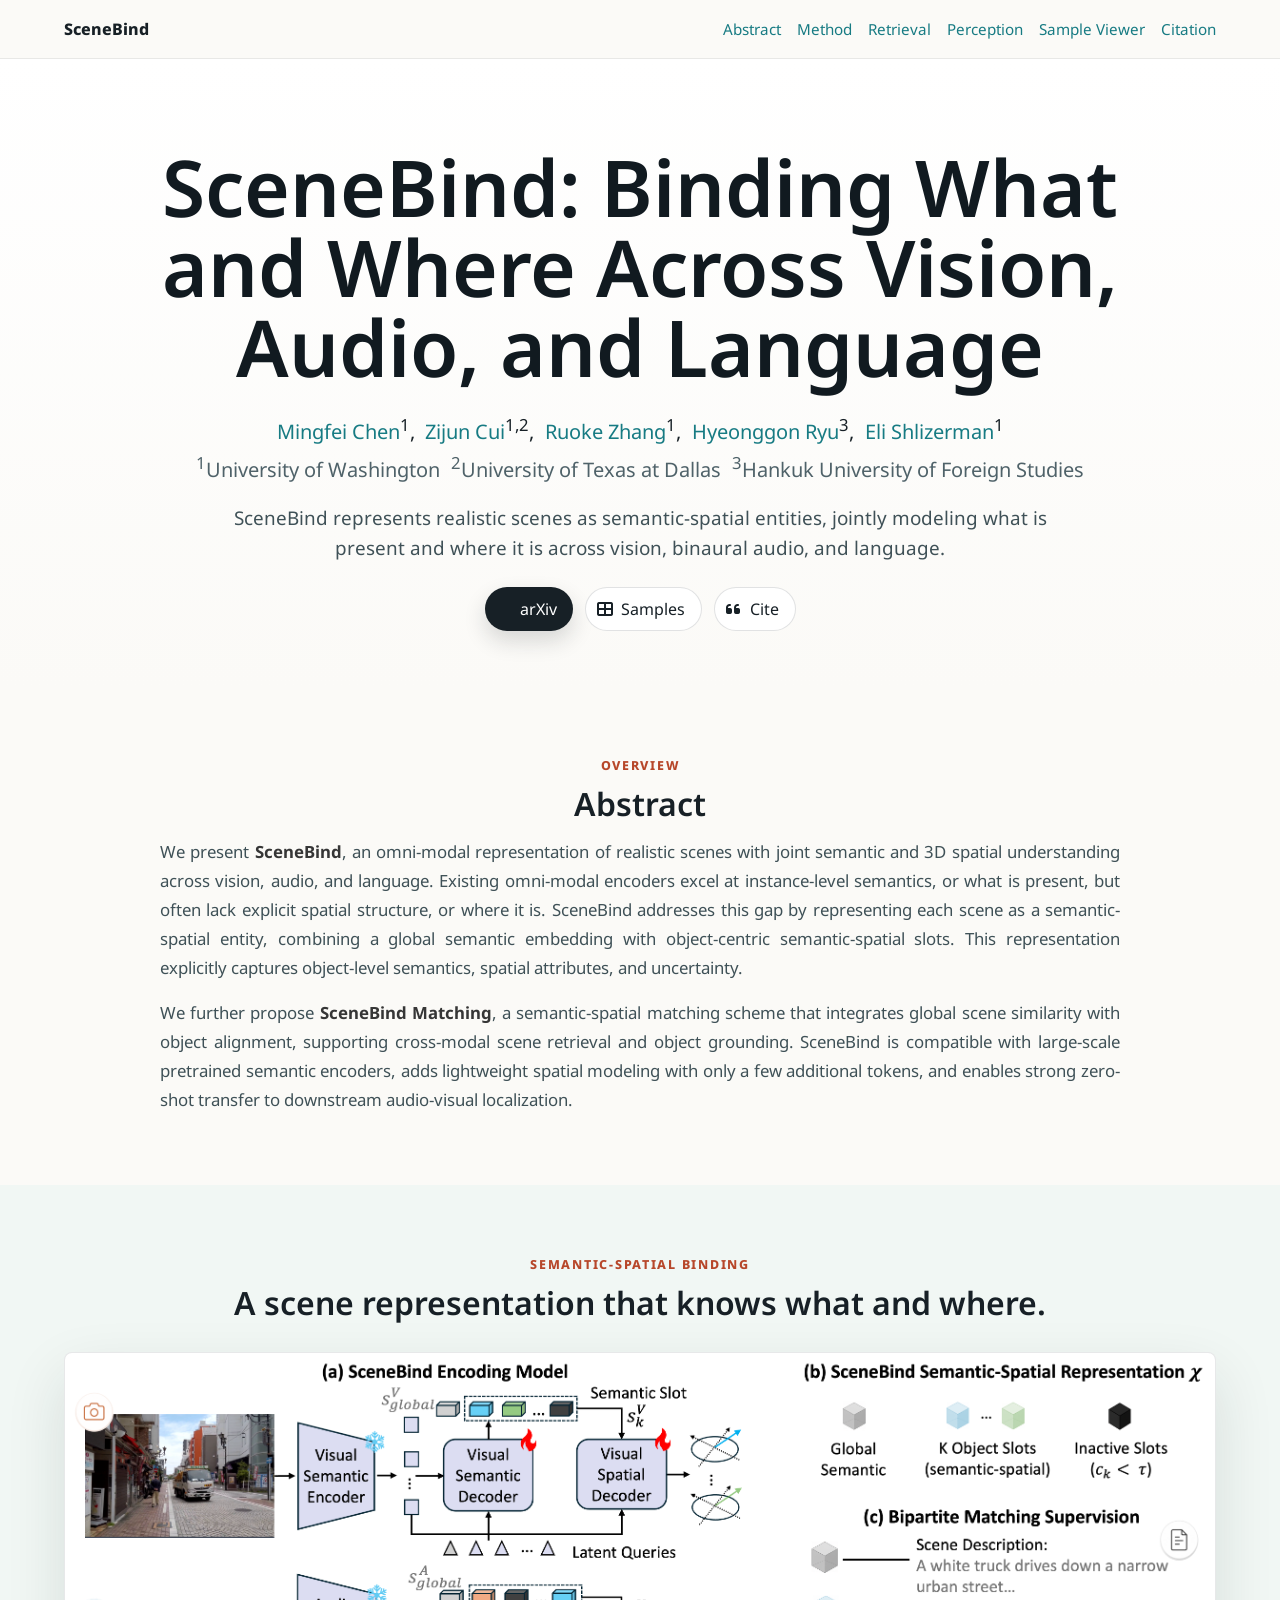
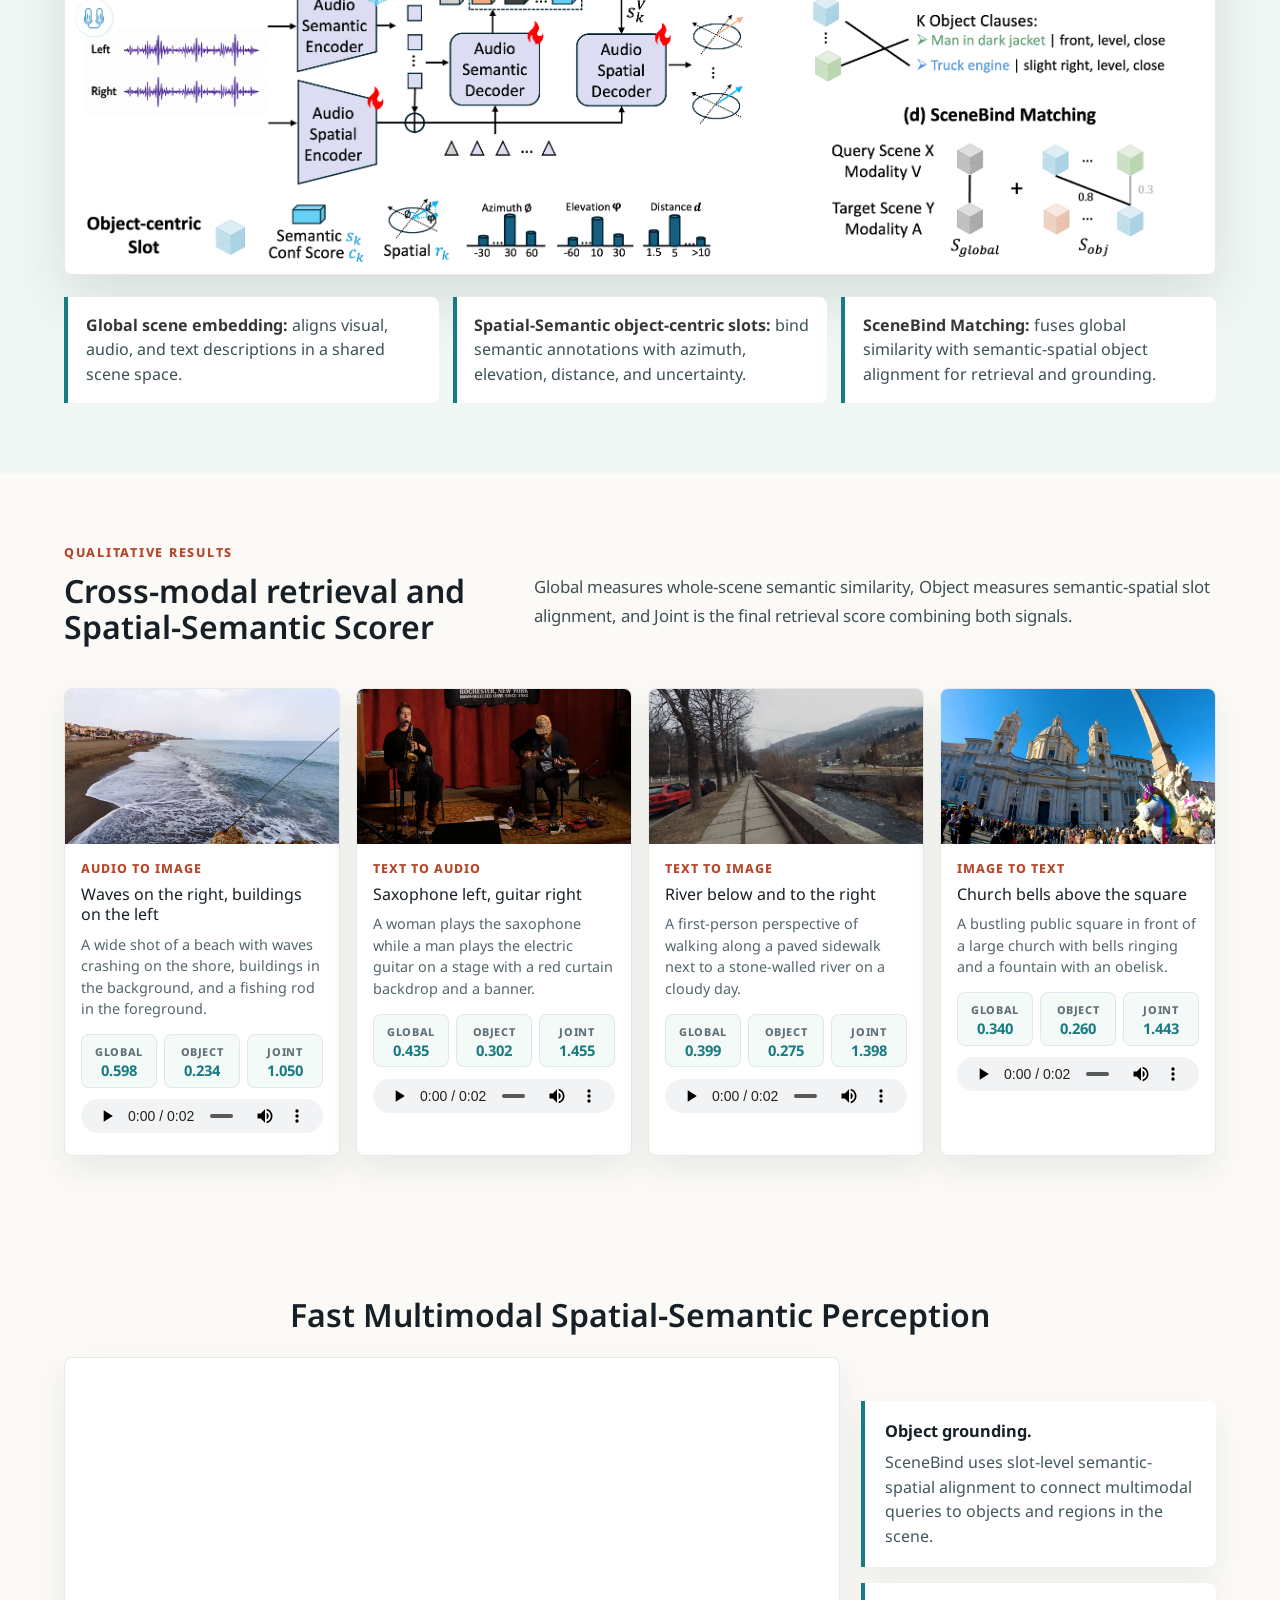
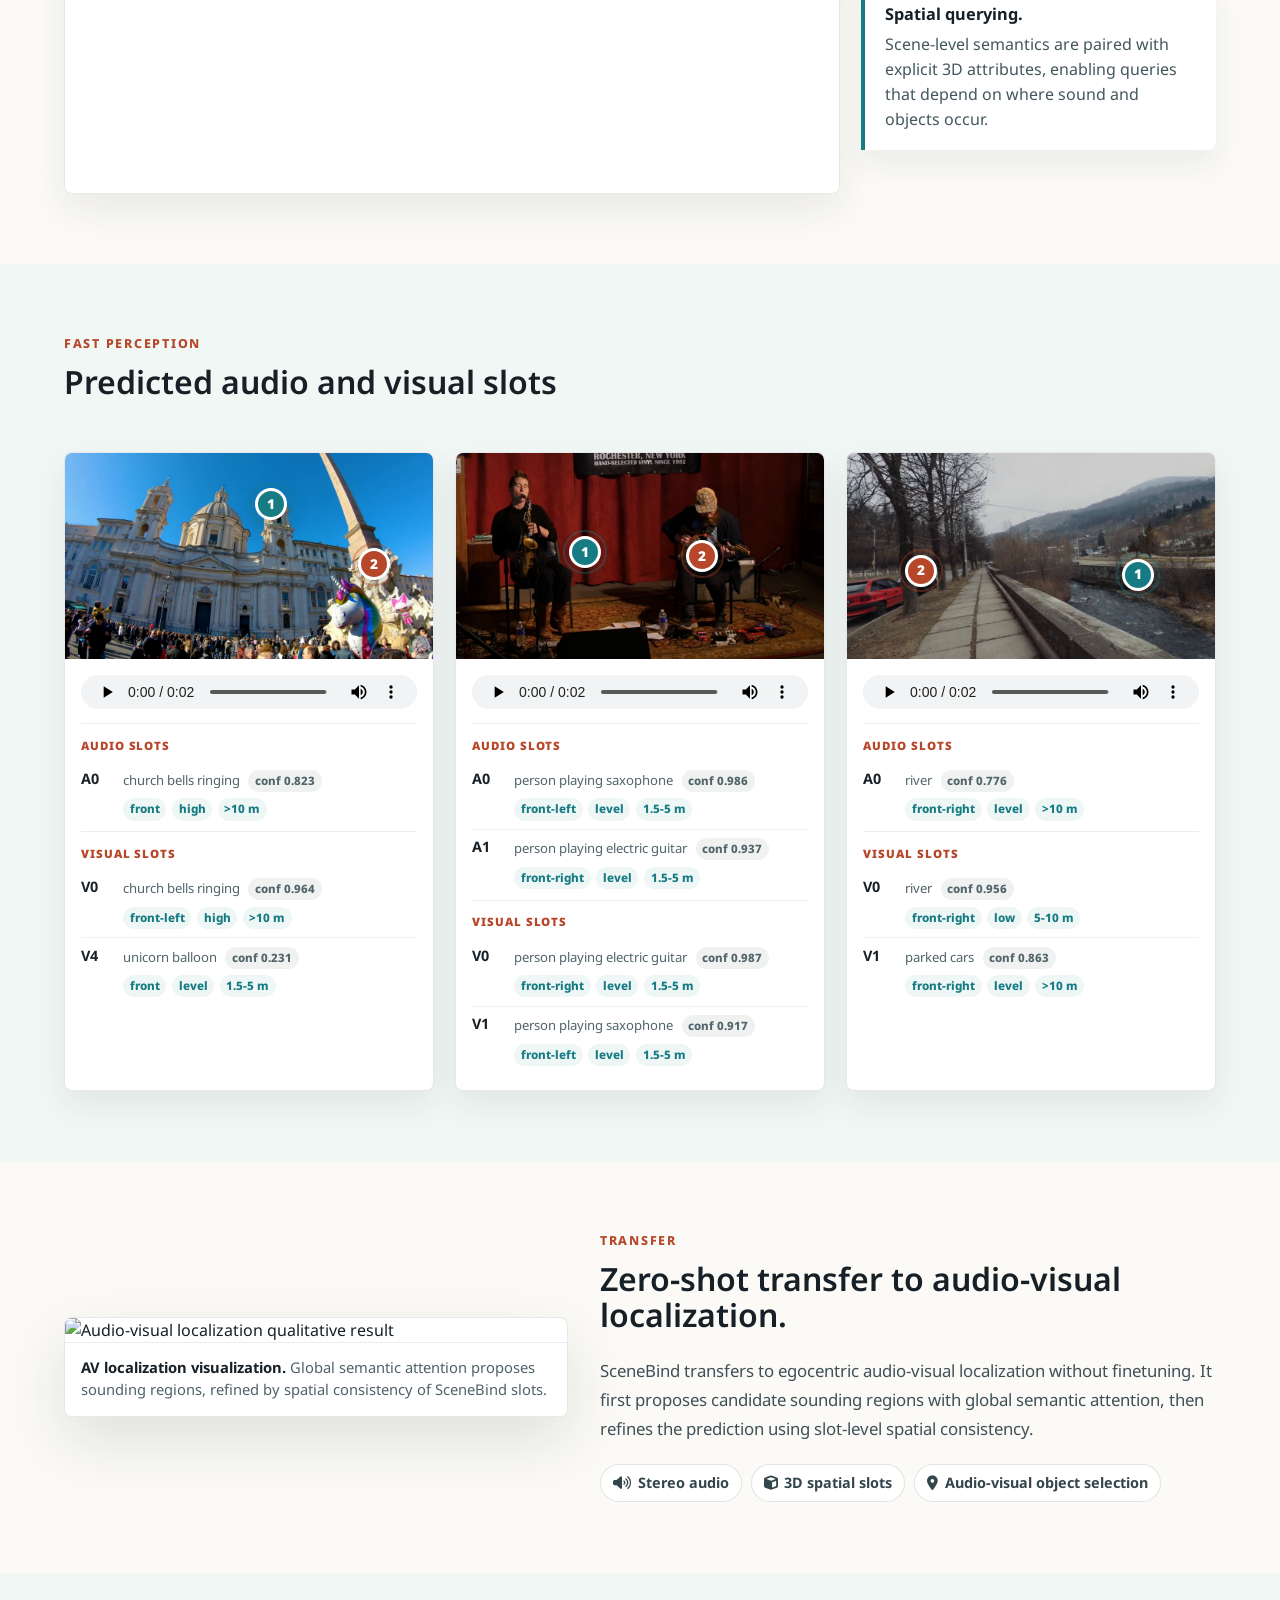
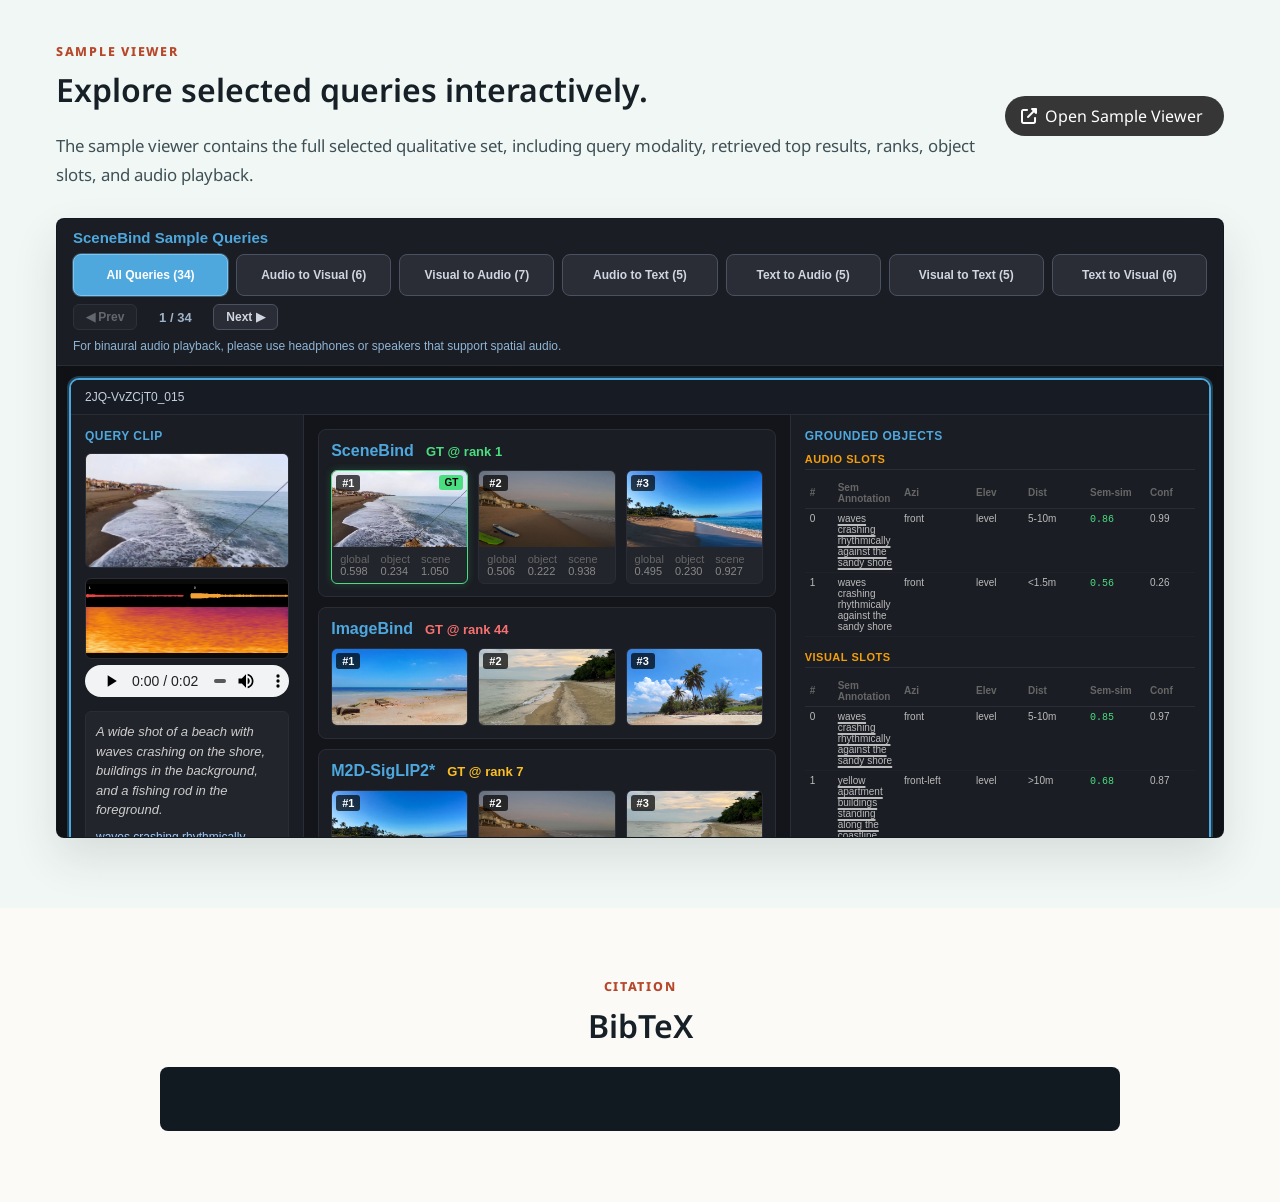
==== index.html @ 4c59ff9e "update webpage" ====
<!DOCTYPE html>
<html lang="en">

<head>
  <meta charset="utf-8">
  <meta name="description" content="SceneBind: Binding What and Where Across Vision, Audio, and Language">
  <meta name="keywords" content="SceneBind, multimodal learning, audio-visual language, spatial scene representation, scene retrieval">
  <meta name="viewport" content="width=device-width, initial-scale=1">
  <title>SceneBind: Binding What and Where Across Vision, Audio, and Language</title>

  <link href="https://fonts.googleapis.com/css?family=Google+Sans|Noto+Sans|Castoro" rel="stylesheet">
  <link rel="stylesheet" href="./static/css/bulma.min.css">
  <link rel="stylesheet" href="https://cdnjs.cloudflare.com/ajax/libs/font-awesome/6.4.0/css/all.min.css">
  <link rel="stylesheet" href="https://cdn.jsdelivr.net/gh/jpswalsh/academicons@1/css/academicons.min.css">
  <link rel="stylesheet" href="./static/css/index.css">
</head>

<body>
  <nav class="site-nav">
    <div class="container is-max-widescreen">
      <a class="brand-mark" href="#">SceneBind</a>
      <div class="nav-links">
        <a href="#abstract">Abstract</a>
        <a href="#method">Method</a>
        <a href="#qualitative">Retrieval</a>
        <a href="#demos-section">Perception</a>
        <a href="#samples-viewer">Sample Viewer</a>
        <a href="#citation">Citation</a>
      </div>
    </div>
  </nav>

  <section class="hero hero-main">
    <div class="hero-body">
      <div class="container is-max-widescreen has-text-centered">
        <h1 class="title publication-title">SceneBind: Binding What and Where Across Vision, Audio, and Language</h1>

        <div class="is-size-5 publication-authors">
          <span class="author-block"><a href="https://www.mingfeichen.com/">Mingfei Chen</a><sup>1</sup>,</span>
          <span class="author-block"><a href="https://zijuncui.com/">Zijun Cui</a><sup>1,2</sup>,</span>
          <span class="author-block"><a href="https://ruokezhang.github.io/en/">Ruoke Zhang</a><sup>1</sup>,</span>
          <span class="author-block"><a href="https://sites.google.com/view/hyeonggonryu">Hyeonggon Ryu</a><sup>3</sup>,</span>
          <span class="author-block"><a href="https://faculty.washington.edu/shlizee/NW/team.html">Eli Shlizerman</a><sup>1</sup></span>
        </div>

        <div class="is-size-5 publication-authors affiliations">
          <span class="author-block"><sup>1</sup>University of Washington</span>
          <span class="author-block"><sup>2</sup>University of Texas at Dallas</span>
          <span class="author-block"><sup>3</sup>Hankuk University of Foreign Studies</span>
        </div>

        <p class="publication-subtitle">
          SceneBind represents realistic scenes as semantic-spatial entities, jointly modeling what is present and where it is across vision, binaural audio, and language.
        </p>

        <div class="publication-links">
          <a href="#" class="button is-normal">
            <span class="icon"><i class="ai ai-arxiv"></i></span>
            <span>arXiv</span>
          </a>
          <a href="./static/suppl/index.html" class="button is-normal is-light-link">
            <span class="icon"><i class="fas fa-table-cells-large"></i></span>
            <span>Samples</span>
          </a>
          <a href="#citation" class="button is-normal is-light-link">
            <span class="icon"><i class="fas fa-quote-left"></i></span>
            <span>Cite</span>
          </a>
        </div>
      </div>
    </div>
  </section>

  <section class="section" id="abstract">
    <div class="container is-max-desktop">
      <div class="has-text-centered">
        <div class="section-kicker">Overview</div>
        <h2 class="title is-3 section-title">Abstract</h2>
      </div>
      <div class="content section-copy has-text-justified">
        <p>
          We present <strong>SceneBind</strong>, an omni-modal representation of realistic scenes with joint semantic and 3D spatial understanding across vision, audio, and language. Existing omni-modal encoders excel at instance-level semantics, or what is present, but often lack explicit spatial structure, or where it is.
          SceneBind addresses this gap by representing each scene as a semantic-spatial entity, combining a global semantic embedding with object-centric semantic-spatial slots. This representation explicitly captures object-level semantics, spatial attributes, and uncertainty.
        </p>
        <p>
          We further propose <strong>SceneBind Matching</strong>, a semantic-spatial matching scheme that integrates global scene similarity with object alignment, supporting cross-modal scene retrieval and object grounding. SceneBind is compatible with large-scale pretrained semantic encoders, adds lightweight spatial modeling with only a few additional tokens, and enables strong zero-shot transfer to downstream audio-visual localization.
        </p>
      </div>
    </div>
  </section>

  <section class="section is-soft" id="method">
    <div class="container is-max-widescreen">
      <div class="method-header has-text-centered">
        <div class="section-kicker">Semantic-Spatial Binding</div>
        <h2 class="title is-3 section-title">A scene representation that knows what and where.</h2>
      </div>
      <div class="method-stack">
        <figure class="media-frame method-figure">
          <img src="./static/figures/main_v2.png" alt="SceneBind model overview figure">
        </figure>
        <div class="feature-list method-feature-list">
          <div><strong>Global scene embedding:</strong> aligns visual, audio, and text descriptions in a shared scene space.</div>
          <div><strong>Spatial-Semantic object-centric slots:</strong> bind semantic annotations with azimuth, elevation, distance, and uncertainty.</div>
          <div><strong>SceneBind Matching:</strong> fuses global similarity with semantic-spatial object alignment for retrieval and grounding.</div>
        </div>
      </div>
    </div>
  </section>


  <section class="section" id="qualitative">
    <div class="container is-max-widescreen">
      <div class="columns is-vcentered mb-4">
        <div class="column is-two-fifths">
          <div class="section-kicker">Qualitative Results</div>
          <h2 class="title is-3 section-title">Cross-modal retrieval and Spatial-Semantic Scorer</h2>
        </div>
        <div class="column">
          <p class="section-copy">
            Global measures whole-scene semantic similarity, Object measures semantic-spatial slot alignment, and Joint is the final retrieval score combining both signals.
          </p>
        </div>
      </div>

      <div class="qual-grid">
        <article class="qual-card">
          <img src="./static/suppl/assets/images/2JQ-VvZCjT0_015.jpg" alt="Beach scene with waves and coastal buildings">
          <div class="qual-body">
            <div class="qual-direction">Audio to Image</div>
            <h3>Waves on the right, buildings on the left</h3>
            <p>A wide shot of a beach with waves crashing on the shore, buildings in the background, and a fishing rod in the foreground.</p>
            <div class="score-grid" aria-label="SceneBind retrieval scores">
              <div><span>Global</span><strong>0.598</strong></div>
              <div><span>Object</span><strong>0.234</strong></div>
              <div><span>Joint</span><strong>1.050</strong></div>
            </div>
            <audio controls preload="metadata" src="./static/suppl/assets/audio/2JQ-VvZCjT0_015.wav"></audio>
          </div>
        </article>

        <article class="qual-card">
          <img src="./static/suppl/assets/images/X9VYuAtz4rk_023.jpg" alt="Stage performance with saxophone and electric guitar">
          <div class="qual-body">
            <div class="qual-direction">Text to Audio</div>
            <h3>Saxophone left, guitar right</h3>
            <p>A woman plays the saxophone while a man plays the electric guitar on a stage with a red curtain backdrop and a banner.</p>
            <div class="score-grid" aria-label="SceneBind retrieval scores">
              <div><span>Global</span><strong>0.435</strong></div>
              <div><span>Object</span><strong>0.302</strong></div>
              <div><span>Joint</span><strong>1.455</strong></div>
            </div>
            <audio controls preload="metadata" src="./static/suppl/assets/audio/X9VYuAtz4rk_023.wav"></audio>
          </div>
        </article>

        <article class="qual-card">
          <img src="./static/suppl/assets/images/U31UWv9Cvk0_001.jpg" alt="First-person sidewalk beside a river">
          <div class="qual-body">
            <div class="qual-direction">Text to Image</div>
            <h3>River below and to the right</h3>
            <p>A first-person perspective of walking along a paved sidewalk next to a stone-walled river on a cloudy day.</p>
            <div class="score-grid" aria-label="SceneBind retrieval scores">
              <div><span>Global</span><strong>0.399</strong></div>
              <div><span>Object</span><strong>0.275</strong></div>
              <div><span>Joint</span><strong>1.398</strong></div>
            </div>
            <audio controls preload="metadata" src="./static/suppl/assets/audio/U31UWv9Cvk0_001.wav"></audio>
          </div>
        </article>

        <article class="qual-card">
          <img src="./static/suppl/assets/images/8VoZDct2OwI_006.jpg" alt="Public square in front of a church">
          <div class="qual-body">
            <div class="qual-direction">Image to Text</div>
            <h3>Church bells above the square</h3>
            <p>A bustling public square in front of a large church with bells ringing and a fountain with an obelisk.</p>
            <div class="score-grid" aria-label="SceneBind retrieval scores">
              <div><span>Global</span><strong>0.340</strong></div>
              <div><span>Object</span><strong>0.260</strong></div>
              <div><span>Joint</span><strong>1.443</strong></div>
            </div>
            <audio controls preload="metadata" src="./static/suppl/assets/audio/8VoZDct2OwI_006.wav"></audio>
          </div>
        </article>
      </div>
    </div>
  </section>

  <section class="section demos-section" id="demos-section">
    <div class="container is-max-widescreen">
      <div class="has-text-centered mb-5">
        <h2 class="title is-3 section-title">Fast Multimodal Spatial-Semantic Perception</h2>
      </div>
      <div class="demo-showcase">
        <figure class="demo-item demo-main">
          <div class="demo-media original-demo">
            <video src="./static/media/ground-crop.mp4" autoplay muted loop playsinline aria-label="SceneBind object grounding and spatial querying demonstration"></video>
          </div>
        </figure>
        <div class="demo-copy">
          <div class="demo-bullet">
            <strong>Object grounding.</strong>
            <span>SceneBind uses slot-level semantic-spatial alignment to connect multimodal queries to objects and regions in the scene.</span>
          </div>
          <div class="demo-bullet">
            <strong>Spatial querying.</strong>
            <span>Scene-level semantics are paired with explicit 3D attributes, enabling queries that depend on where sound and objects occur.</span>
          </div>
        </div>
      </div>
    </div>
  </section>

  

  <section class="section is-soft" id="fast-perception">
    <div class="container is-max-widescreen">
      <div class="columns is-vcentered mb-5 perception-heading">
        <div class="column is-half">
          <div class="section-kicker">Fast Perception</div>
          <h2 class="title is-3 section-title">Predicted audio and visual slots</h2>
        </div>
      </div>

      <div class="perception-grid">
        <article class="perception-card">
          <div class="grounding-visual">
            <img src="./static/suppl/assets/images/8VoZDct2OwI_006.jpg" alt="Public square and church grounding example">
            <span class="pin" style="--x: 56%; --y: 25%;">1</span>
            <span class="pin pin-alt" style="--x: 84%; --y: 54%;">2</span>
          </div>
          <div class="perception-body">
            <audio class="perception-audio" controls preload="metadata" src="./static/suppl/assets/audio/8VoZDct2OwI_006.wav"></audio>
            <div class="slot-group">
              <div class="slot-group-title">Audio slots</div>
              <div class="slot-row">
                <strong>A0</strong>
                <span class="slot-label">church bells ringing <span class="slot-conf">conf 0.823</span></span>
                <div class="slot-tag-row"><em class="slot-pred">front</em><em class="slot-pred">high</em><em class="slot-pred">&gt;10 m</em></div>
              </div>
            </div>
            <div class="slot-group">
              <div class="slot-group-title">Visual slots</div>
              <div class="slot-row">
                <strong>V0</strong>
                <span class="slot-label">church bells ringing <span class="slot-conf">conf 0.964</span></span>
                <div class="slot-tag-row"><em class="slot-pred">front-left</em><em class="slot-pred">high</em><em class="slot-pred">&gt;10 m</em></div>
              </div>
              <div class="slot-row">
                <strong>V4</strong>
                <span class="slot-label">unicorn balloon <span class="slot-conf">conf 0.231</span></span>
                <div class="slot-tag-row"><em class="slot-pred">front</em><em class="slot-pred">level</em><em class="slot-pred">1.5-5 m</em></div>
              </div>
            </div>
          </div>
        </article>

        <article class="perception-card">
          <div class="grounding-visual">
            <img src="./static/suppl/assets/images/X9VYuAtz4rk_023.jpg" alt="Stage instruments grounding example">
            <span class="pin" style="--x: 35%; --y: 48%;">1</span>
            <span class="pin pin-alt" style="--x: 67%; --y: 50%;">2</span>
          </div>
          <div class="perception-body">
            <audio class="perception-audio" controls preload="metadata" src="./static/suppl/assets/audio/X9VYuAtz4rk_023.wav"></audio>
            <div class="slot-group">
              <div class="slot-group-title">Audio slots</div>
              <div class="slot-row">
                <strong>A0</strong>
                <span class="slot-label">person playing saxophone <span class="slot-conf">conf 0.986</span></span>
                <div class="slot-tag-row"><em class="slot-pred">front-left</em><em class="slot-pred">level</em><em class="slot-pred">1.5-5 m</em></div>
              </div>
              <div class="slot-row">
                <strong>A1</strong>
                <span class="slot-label">person playing electric guitar <span class="slot-conf">conf 0.937</span></span>
                <div class="slot-tag-row"><em class="slot-pred">front-right</em><em class="slot-pred">level</em><em class="slot-pred">1.5-5 m</em></div>
              </div>
            </div>
            <div class="slot-group">
              <div class="slot-group-title">Visual slots</div>
              <div class="slot-row">
                <strong>V0</strong>
                <span class="slot-label">person playing electric guitar <span class="slot-conf">conf 0.987</span></span>
                <div class="slot-tag-row"><em class="slot-pred">front-right</em><em class="slot-pred">level</em><em class="slot-pred">1.5-5 m</em></div>
              </div>
              <div class="slot-row">
                <strong>V1</strong>
                <span class="slot-label">person playing saxophone <span class="slot-conf">conf 0.917</span></span>
                <div class="slot-tag-row"><em class="slot-pred">front-left</em><em class="slot-pred">level</em><em class="slot-pred">1.5-5 m</em></div>
              </div>
            </div>
          </div>
        </article>

        <article class="perception-card">
          <div class="grounding-visual">
            <img src="./static/suppl/assets/images/U31UWv9Cvk0_001.jpg" alt="River beside sidewalk grounding example">
            <span class="pin" style="--x: 79%; --y: 59%;">1</span>
            <span class="pin pin-alt" style="--x: 20%; --y: 57%;">2</span>
          </div>
          <div class="perception-body">
            <audio class="perception-audio" controls preload="metadata" src="./static/suppl/assets/audio/U31UWv9Cvk0_001.wav"></audio>
            <div class="slot-group">
              <div class="slot-group-title">Audio slots</div>
              <div class="slot-row">
                <strong>A0</strong>
                <span class="slot-label">river <span class="slot-conf">conf 0.776</span></span>
                <div class="slot-tag-row"><em class="slot-pred">front-right</em><em class="slot-pred">level</em><em class="slot-pred">&gt;10 m</em></div>
              </div>
            </div>
            <div class="slot-group">
              <div class="slot-group-title">Visual slots</div>
              <div class="slot-row">
                <strong>V0</strong>
                <span class="slot-label">river <span class="slot-conf">conf 0.956</span></span>
                <div class="slot-tag-row"><em class="slot-pred">front-right</em><em class="slot-pred">low</em><em class="slot-pred">5-10 m</em></div>
              </div>
              <div class="slot-row">
                <strong>V1</strong>
                <span class="slot-label">parked cars <span class="slot-conf">conf 0.863</span></span>
                <div class="slot-tag-row"><em class="slot-pred">front-right</em><em class="slot-pred">level</em><em class="slot-pred">&gt;10 m</em></div>
              </div>
            </div>
          </div>
        </article>
      </div>
    </div>
  </section>

  <section class="section">
    <div class="container is-max-widescreen">
      <div class="story-grid">
        <figure class="media-frame">
          <img src="./static/figures/small_avloc_vis.png" alt="Audio-visual localization qualitative result">
          <figcaption class="figure-caption">
            <strong>AV localization visualization.</strong> Global semantic attention proposes sounding regions, refined by spatial consistency of SceneBind slots.
          </figcaption>
        </figure>
        <div>
          <div class="section-kicker">Transfer</div>
          <h2 class="title is-3 section-title">Zero-shot transfer to audio-visual localization.</h2>
          <p class="section-copy">
            SceneBind transfers to egocentric audio-visual localization without finetuning. It first proposes candidate sounding regions with global semantic attention, then refines the prediction using slot-level spatial consistency.
          </p>
          <div class="pill-row">
            <span class="pill"><i class="fas fa-volume-high"></i> Stereo audio</span>
            <span class="pill"><i class="fas fa-cube"></i> 3D spatial slots</span>
            <span class="pill"><i class="fas fa-location-dot"></i> Audio-visual object selection</span>
          </div>
        </div>
      </div>
    </div>
  </section>

  <section class="section is-soft" id="samples-viewer">
    <div class="container is-fluid wide-container">
      <div class="columns is-vcentered mb-4">
        <div class="column">
          <div class="section-kicker">Sample Viewer</div>
          <h2 class="title is-3 section-title">Explore selected queries interactively.</h2>
          <p class="section-copy">
            The sample viewer contains the full selected qualitative set, including query modality, retrieved top results, ranks, object slots, and audio playback.
          </p>
        </div>
        <div class="column is-narrow">
          <a href="./static/suppl/index.html" class="button is-dark is-rounded">
            <span class="icon"><i class="fas fa-up-right-from-square"></i></span>
            <span>Open Sample Viewer</span>
          </a>
        </div>
      </div>
      <div class="samples-frame">
        <iframe src="./static/suppl/index.html" loading="lazy" title="SceneBind sample viewer"></iframe>
      </div>
    </div>
  </section>

  <section class="section" id="citation">
    <div class="container is-max-desktop">
      <div class="has-text-centered mb-5">
        <div class="section-kicker">Citation</div>
        <h2 class="title is-3 section-title">BibTeX</h2>
      </div>
      <pre class="bibtex"><code></code></pre>
    </div>
  </section>
</body>

</html>
---- static/css/index.css ----
body {
  font-family: "Noto Sans", Arial, sans-serif;
  color: #172026;
  background: #fbfaf7;
  overflow-x: hidden;
}

a {
  color: #177b83;
}

a:hover {
  color: #b7472a;
}

figure {
  margin: 0;
}

.publication-title,
.publication-authors,
.section-kicker,
.button {
  font-family: "Google Sans", "Noto Sans", Arial, sans-serif;
}

.site-nav {
  position: sticky;
  top: 0;
  z-index: 20;
  border-bottom: 1px solid rgba(23, 32, 38, 0.08);
  background: rgba(251, 250, 247, 0.92);
  backdrop-filter: blur(18px);
}

.site-nav .container {
  display: flex;
  align-items: center;
  justify-content: space-between;
  min-height: 58px;
  gap: 1rem;
}

.brand-mark {
  font-weight: 800;
  color: #172026;
  letter-spacing: 0;
}

.nav-links {
  display: flex;
  align-items: center;
  gap: 1rem;
  font-size: 0.95rem;
}

.hero-main {
  overflow: hidden;
  background: linear-gradient(180deg, #ffffff 0%, #fbfaf7 100%);
}

.hero-main .hero-body {
  padding-top: 5.5rem;
  padding-bottom: 3.5rem;
}

.publication-title {
  max-width: 1080px;
  margin: 0 auto 1.35rem;
  color: #111a20;
  font-size: clamp(2.4rem, 7vw, 4.9rem);
  line-height: 1.02;
  letter-spacing: 0;
  overflow-wrap: normal;
}

.publication-subtitle {
  max-width: 860px;
  margin: 1.1rem auto 0;
  color: #3f5157;
  font-size: 1.18rem;
  line-height: 1.58;
}

.publication-authors {
  margin: 0 auto;
  max-width: 950px;
  line-height: 1.7;
}

.author-block {
  display: inline-block;
  margin: 0 0.18rem;
  white-space: nowrap;
}

.affiliations {
  color: #4f6269;
}

.publication-links {
  display: flex;
  flex-wrap: wrap;
  justify-content: center;
  gap: 0.75rem;
  margin-top: 1.5rem;
}

.publication-links .button {
  height: 2.7rem;
  border-radius: 999px;
  border: 0;
  background: #172026;
  color: #fff;
  box-shadow: 0 10px 22px rgba(23, 32, 38, 0.16);
}

.publication-links .button.is-light-link {
  background: #ffffff;
  color: #172026;
  border: 1px solid rgba(23, 32, 38, 0.13);
  box-shadow: none;
}

.media-frame {
  overflow: hidden;
  max-width: 100%;
  border: 1px solid rgba(23, 32, 38, 0.1);
  border-radius: 8px;
  background: #ffffff;
  box-shadow: 0 24px 60px rgba(24, 38, 44, 0.12);
}

.media-frame img,
.media-frame video {
  display: block;
  width: 100%;
}

.caption {
  margin-top: 0.72rem;
  color: #54666b;
  font-size: 0.96rem;
  line-height: 1.55;
}

.figure-caption {
  padding: 0.85rem 1rem 1rem;
  border-top: 1px solid rgba(23, 32, 38, 0.08);
  color: #4f6269;
  font-size: 0.92rem;
  line-height: 1.5;
  background: #fff;
}

.figure-caption strong {
  color: #172026;
}

.section {
  padding: 4.4rem 1.5rem;
}

.section.is-soft {
  background: #f1f7f4;
}

.section-kicker {
  margin-bottom: 0.65rem;
  color: #b7472a;
  font-size: 0.78rem;
  font-weight: 800;
  letter-spacing: 0.14em;
  text-transform: uppercase;
}

.section-title {
  margin-bottom: 1rem;
  color: #172026;
  line-height: 1.12;
  letter-spacing: 0;
}

.section-copy {
  color: #3f5157;
  font-size: 1.05rem;
  line-height: 1.72;
}

.pill-row {
  display: flex;
  flex-wrap: wrap;
  gap: 0.55rem;
  margin-top: 1.3rem;
}

.pill {
  display: inline-flex;
  align-items: center;
  gap: 0.42rem;
  padding: 0.45rem 0.75rem;
  border: 1px solid rgba(23, 32, 38, 0.12);
  border-radius: 999px;
  background: #fff;
  color: #33464c;
  font-size: 0.9rem;
  font-weight: 700;
}

.story-grid {
  display: grid;
  grid-template-columns: minmax(0, 0.9fr) minmax(0, 1.1fr);
  gap: 2rem;
  align-items: center;
}

.method-header {
  max-width: 860px;
  margin: 0 auto 2rem;
}

.method-stack {
  display: grid;
  gap: 1.35rem;
}

.method-figure {
  width: min(100%, 1180px);
  justify-self: center;
}

.method-figure img {
  width: 100%;
}

.feature-list {
  display: grid;
  gap: 0.85rem;
  margin-top: 1.55rem;
}

.method-feature-list {
  grid-template-columns: repeat(3, minmax(0, 1fr));
  width: min(100%, 1180px);
  justify-self: center;
  margin-top: 0;
}

.feature-list div {
  padding: 1rem 1.1rem;
  border-left: 4px solid #177b83;
  border-radius: 0 8px 8px 0;
  background: #fff;
  color: #3c5056;
  line-height: 1.55;
}

.wide-container {
  width: min(calc(100% - 2rem), 1700px);
  max-width: 1700px !important;
}

.demo-showcase {
  display: grid;
  grid-template-columns: minmax(0, 1.75fr) minmax(20rem, 0.8fr);
  gap: 1.35rem;
  align-items: stretch;
}

.demos-section {
  background: #fbfaf7;
}

.demos-section .section-title {
  color: #172026;
}

.demo-item {
  overflow: hidden;
  border-radius: 8px;
  background: #ffffff;
  border: 1px solid rgba(23, 32, 38, 0.1);
  box-shadow: 0 16px 36px rgba(24, 38, 44, 0.08);
}

.demo-main {
  min-height: 100%;
}

.demo-copy {
  display: grid;
  gap: 1rem;
  align-content: center;
}

.demo-bullet {
  padding: 1.15rem 1.2rem;
  border-left: 4px solid #177b83;
  border-radius: 0 8px 8px 0;
  background: #ffffff;
  box-shadow: 0 14px 30px rgba(24, 38, 44, 0.07);
  color: #43575d;
  line-height: 1.55;
}

.demo-bullet strong {
  display: block;
  margin-bottom: 0.32rem;
  color: #172026;
  font-size: 1.02rem;
}

.demo-bullet span {
  display: block;
}

.demo-media {
  position: relative;
  overflow: hidden;
  background: #ffffff;
}

.demo-item img,
.demo-item video {
  display: block;
  width: 100%;
  height: clamp(360px, 34vw, 540px);
  padding: 0.75rem;
  object-fit: contain;
  background: #ffffff;
}

.original-demo,
.original-demo img,
.original-demo video {
  background: #ffffff;
}

.demo-item figcaption {
  padding: 1rem;
  color: #43575d;
  line-height: 1.55;
}

.qual-grid {
  display: grid;
  grid-template-columns: repeat(4, minmax(0, 1fr));
  gap: 1rem;
}

.qual-card {
  overflow: hidden;
  border: 1px solid rgba(23, 32, 38, 0.1);
  border-radius: 8px;
  background: #ffffff;
  box-shadow: 0 14px 32px rgba(24, 38, 44, 0.08);
}

.qual-card img {
  display: block;
  width: 100%;
  aspect-ratio: 16 / 9;
  object-fit: cover;
}

.qual-body {
  padding: 1rem;
}

.qual-direction {
  color: #b7472a;
  font-size: 0.78rem;
  font-weight: 800;
  letter-spacing: 0.08em;
  text-transform: uppercase;
}

.qual-card h3 {
  margin: 0.35rem 0 0.55rem;
  color: #172026;
  font-size: 1rem;
  line-height: 1.28;
}

.qual-card p {
  color: #53666b;
  font-size: 0.9rem;
  line-height: 1.5;
}

.score-grid {
  display: grid;
  grid-template-columns: repeat(3, minmax(0, 1fr));
  gap: 0.42rem;
  margin-top: 0.9rem;
}

.score-grid div {
  padding: 0.55rem 0.45rem;
  border: 1px solid rgba(23, 32, 38, 0.08);
  border-radius: 8px;
  background: #f4faf8;
  text-align: center;
}

.score-grid span {
  display: block;
  color: #607178;
  font-size: 0.68rem;
  font-weight: 800;
  letter-spacing: 0.06em;
  text-transform: uppercase;
}

.score-grid strong {
  display: block;
  margin-top: 0.16rem;
  color: #177b83;
  font-size: 0.92rem;
  line-height: 1;
}

.qual-card audio {
  width: 100%;
  height: 34px;
  margin-top: 0.72rem;
}

.perception-grid {
  display: grid;
  grid-template-columns: repeat(3, minmax(0, 1fr));
  gap: 1.35rem;
}

.perception-card {
  overflow: hidden;
  border: 1px solid rgba(23, 32, 38, 0.1);
  border-radius: 8px;
  background: #fff;
  box-shadow: 0 14px 32px rgba(24, 38, 44, 0.08);
}

.grounding-visual {
  position: relative;
  background: #eef6f3;
}

.grounding-visual img {
  display: block;
  width: 100%;
  aspect-ratio: 16 / 9;
  object-fit: cover;
}

.grounding-visual::after {
  content: "";
  position: absolute;
  inset: 0;
  pointer-events: none;
  background: linear-gradient(180deg, rgba(0,0,0,0.05), rgba(0,0,0,0));
}

.pin {
  position: absolute;
  left: var(--x);
  top: var(--y);
  z-index: 1;
  display: grid;
  width: 2rem;
  height: 2rem;
  place-items: center;
  border: 3px solid #fff;
  border-radius: 999px;
  background: #177b83;
  color: #fff;
  font-size: 0.85rem;
  font-weight: 900;
  box-shadow: 0 10px 24px rgba(23, 32, 38, 0.24);
  transform: translate(-50%, -50%);
}

.pin::after {
  content: "";
  position: absolute;
  inset: -0.55rem;
  border: 2px solid rgba(23, 123, 131, 0.35);
  border-radius: inherit;
}

.pin-alt {
  background: #b7472a;
}

.pin-alt::after {
  border-color: rgba(183, 71, 42, 0.35);
}

.perception-body {
  padding: 1rem;
}

.perception-audio {
  display: block;
  width: 100%;
  height: 34px;
  margin-bottom: 0.85rem;
}

.perception-heading .section-title {
  white-space: nowrap;
}

.slot-group {
  padding-top: 0.78rem;
  border-top: 1px solid rgba(23, 32, 38, 0.08);
}

.slot-group + .slot-group {
  margin-top: 0.15rem;
}

.slot-group-title {
  margin-bottom: 0.48rem;
  color: #b7472a;
  font-size: 0.72rem;
  font-weight: 900;
  letter-spacing: 0.08em;
  text-transform: uppercase;
}

.slot-row {
  display: grid;
  grid-template-columns: 2.1rem minmax(0, 1fr);
  align-items: start;
  gap: 0.52rem;
  padding: 0.52rem 0;
}

.slot-row + .slot-row {
  border-top: 1px solid rgba(23, 32, 38, 0.06);
}

.slot-row strong {
  color: #172026;
  font-size: 0.9rem;
  line-height: 1.25;
}

.slot-label {
  color: #51656b;
  font-size: 0.82rem;
  line-height: 1.42;
}

.slot-label .slot-conf {
  font-size: 0.72rem;
}

.slot-tag-row {
  grid-column: 2;
  display: flex;
  flex-wrap: wrap;
  gap: 0.34rem;
  margin-top: -0.12rem;
}

.slot-conf,
.slot-pred {
  display: inline-block;
  padding: 0.26rem 0.42rem;
  border-radius: 999px;
  background: #eef7f6;
  font-size: 0.73rem;
  font-weight: 800;
  line-height: 1.2;
  white-space: nowrap;
}

.slot-conf {
  margin-left: 0.34rem;
  color: #51656b;
  background: #f0f2f1;
}

.slot-pred {
  color: #177b83;
  font-style: normal;
}

.samples-frame {
  overflow: hidden;
  height: 620px;
  border: 1px solid rgba(23, 32, 38, 0.12);
  border-radius: 8px;
  background: #111820;
  box-shadow: 0 20px 45px rgba(24, 38, 44, 0.12);
}

.samples-frame iframe {
  width: 100%;
  height: 100%;
  border: 0;
}

.bibtex {
  overflow-x: auto;
  min-height: 4rem;
  padding: 1.2rem 1.35rem;
  border-radius: 8px;
  background: #111a20;
  color: #e4efed;
  font-size: 0.9rem;
  line-height: 1.55;
}

.footer {
  padding: 2.5rem 1.5rem;
  color: #617278;
  background: #f5f1eb;
}

@media screen and (max-width: 980px) {
  .story-grid,
  .demo-showcase,
  .perception-grid {
    grid-template-columns: 1fr;
  }

  .perception-heading .section-title {
    white-space: normal;
  }

  .method-feature-list {
    grid-template-columns: 1fr;
  }

  .qual-grid {
    grid-template-columns: repeat(2, minmax(0, 1fr));
  }
}

@media screen and (max-width: 720px) {
  html {
    overflow-x: hidden;
  }

  .site-nav .container {
    align-items: flex-start;
    flex-direction: column;
    padding: 0.85rem 1rem;
  }

  .nav-links {
    width: 100%;
    flex-wrap: wrap;
    gap: 0.7rem 0.9rem;
    overflow-x: visible;
    padding-bottom: 0.15rem;
    font-size: 0.92rem;
  }

  .hero-main .hero-body {
    padding-top: 3.6rem;
  }

  .hero-main .container {
    width: 100%;
    max-width: 100%;
    padding-right: 1rem;
    padding-left: 1rem;
  }

  .publication-title {
    max-width: 18.75rem;
    font-size: 1.34rem;
    line-height: 1.14;
    overflow-wrap: anywhere;
  }

  .publication-subtitle {
    max-width: 18.75rem;
    font-size: 0.94rem;
    overflow-wrap: anywhere;
  }

  .publication-authors {
    max-width: 18.75rem;
    font-size: 1rem !important;
  }

  .author-block {
    white-space: normal;
  }

  .affiliations {
    font-size: 0.95rem !important;
  }

  .affiliations .author-block {
    display: block;
    margin: 0.25rem 0;
  }

  .publication-links {
    max-width: 18.75rem;
    margin-right: auto;
    margin-left: auto;
  }

  .caption {
    max-width: 18.75rem;
    margin-right: auto;
    margin-left: auto;
    overflow-wrap: anywhere;
  }

  .section {
    padding: 3rem 1rem;
  }

  .content.has-text-justified {
    text-align: left !important;
  }

  .qual-grid {
    grid-template-columns: 1fr;
  }

  .samples-frame {
    height: 520px;
  }
}
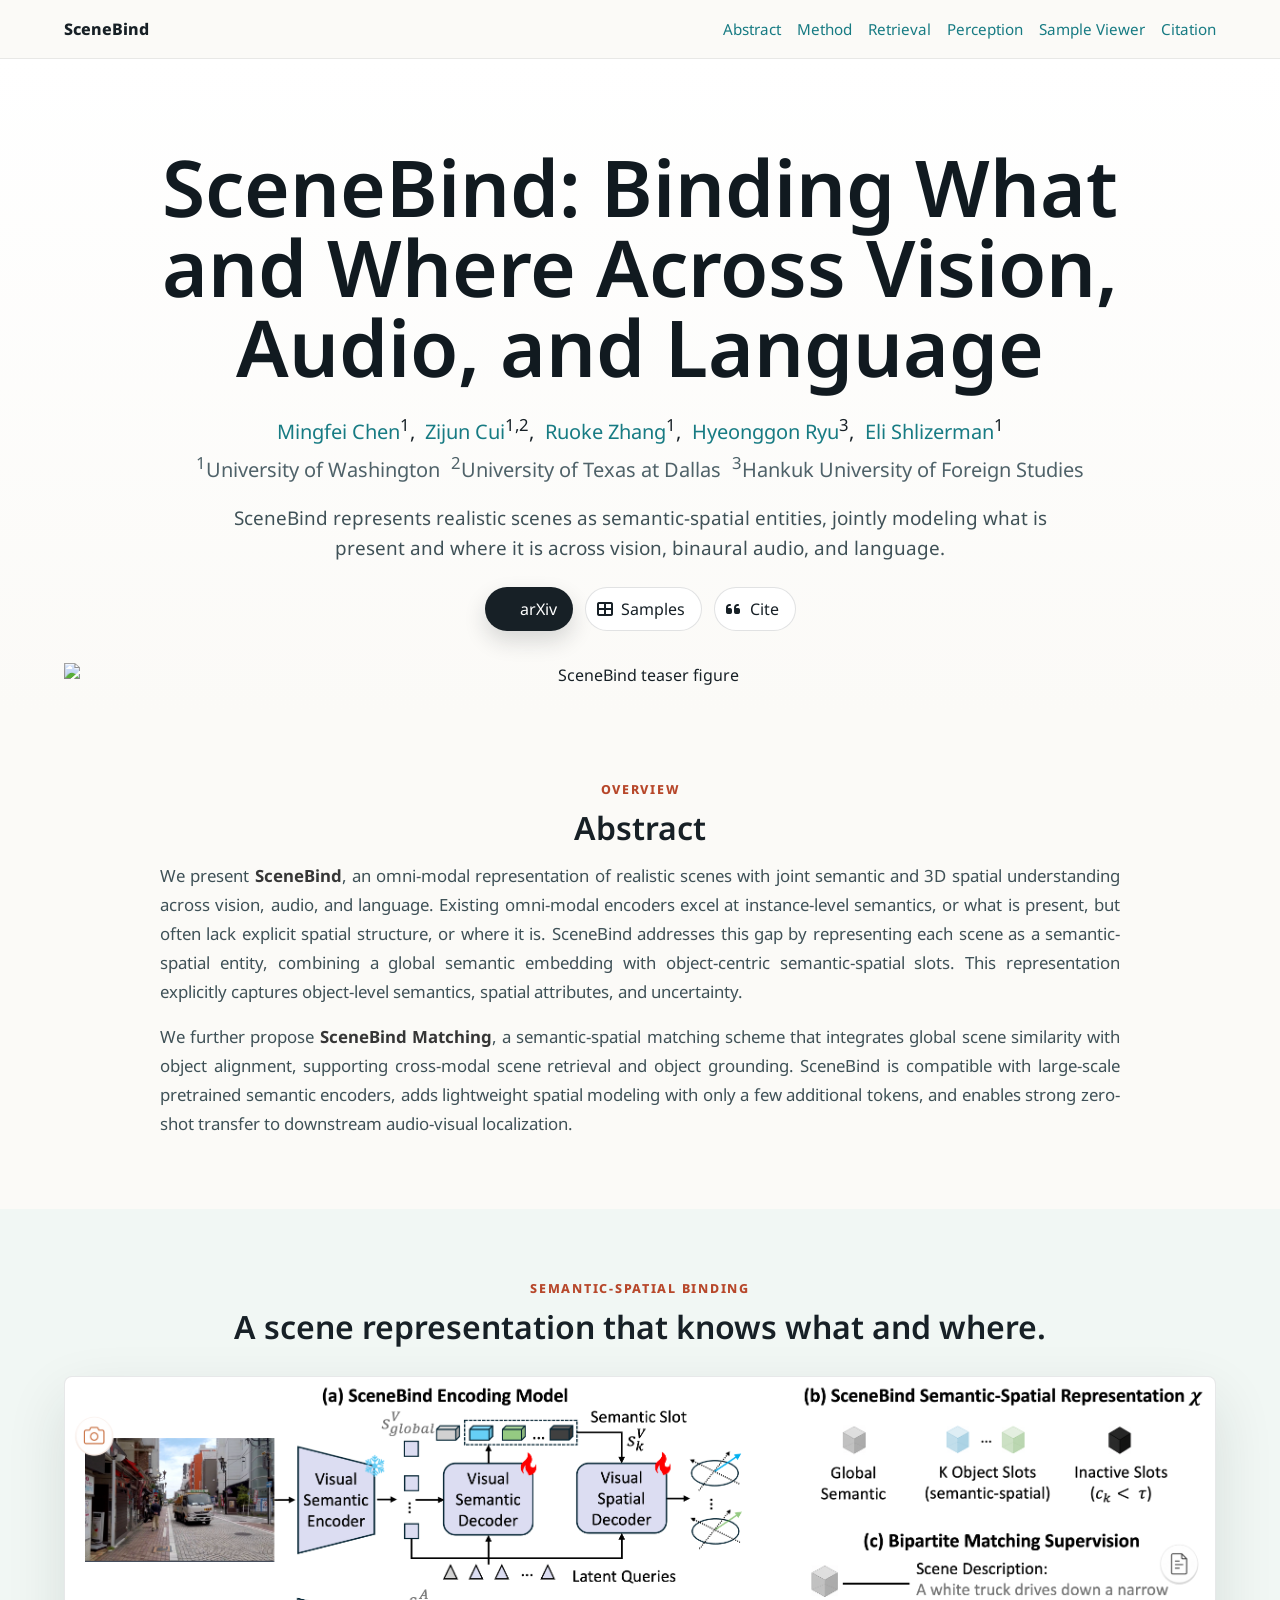
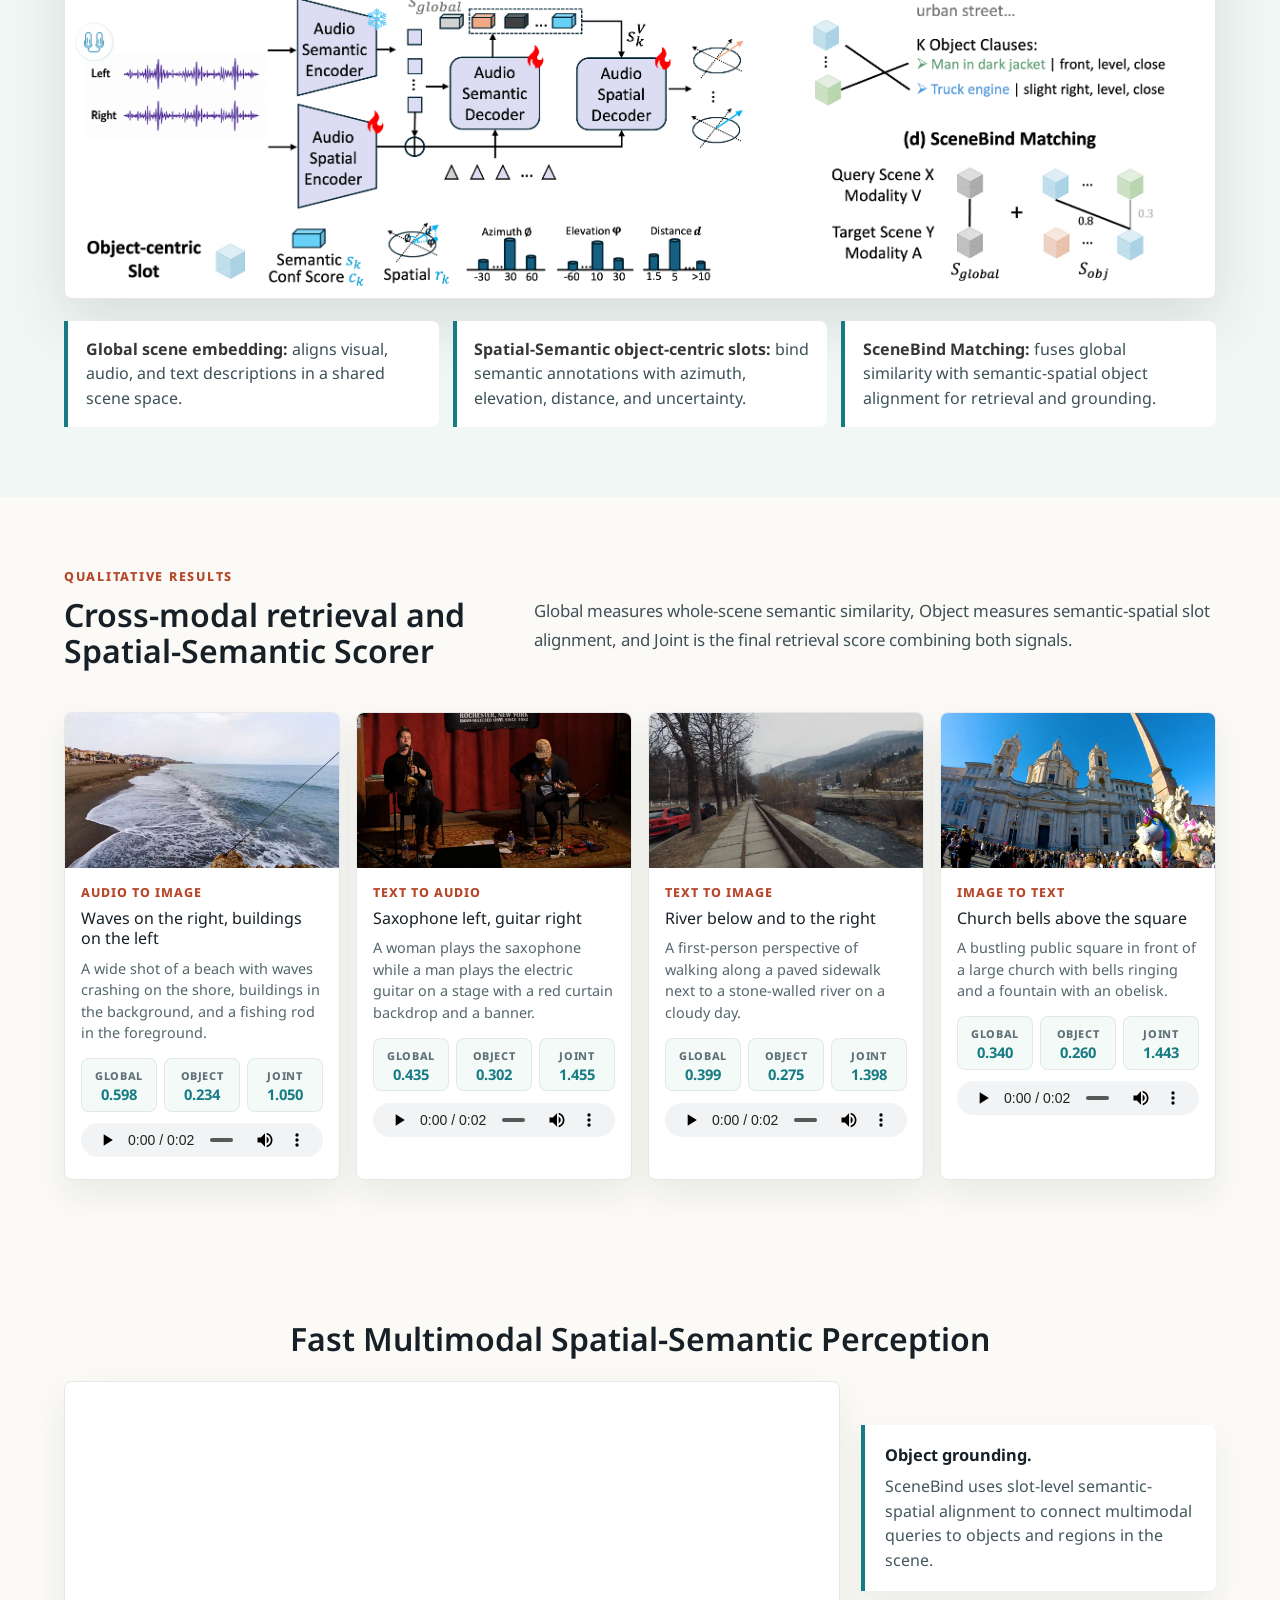
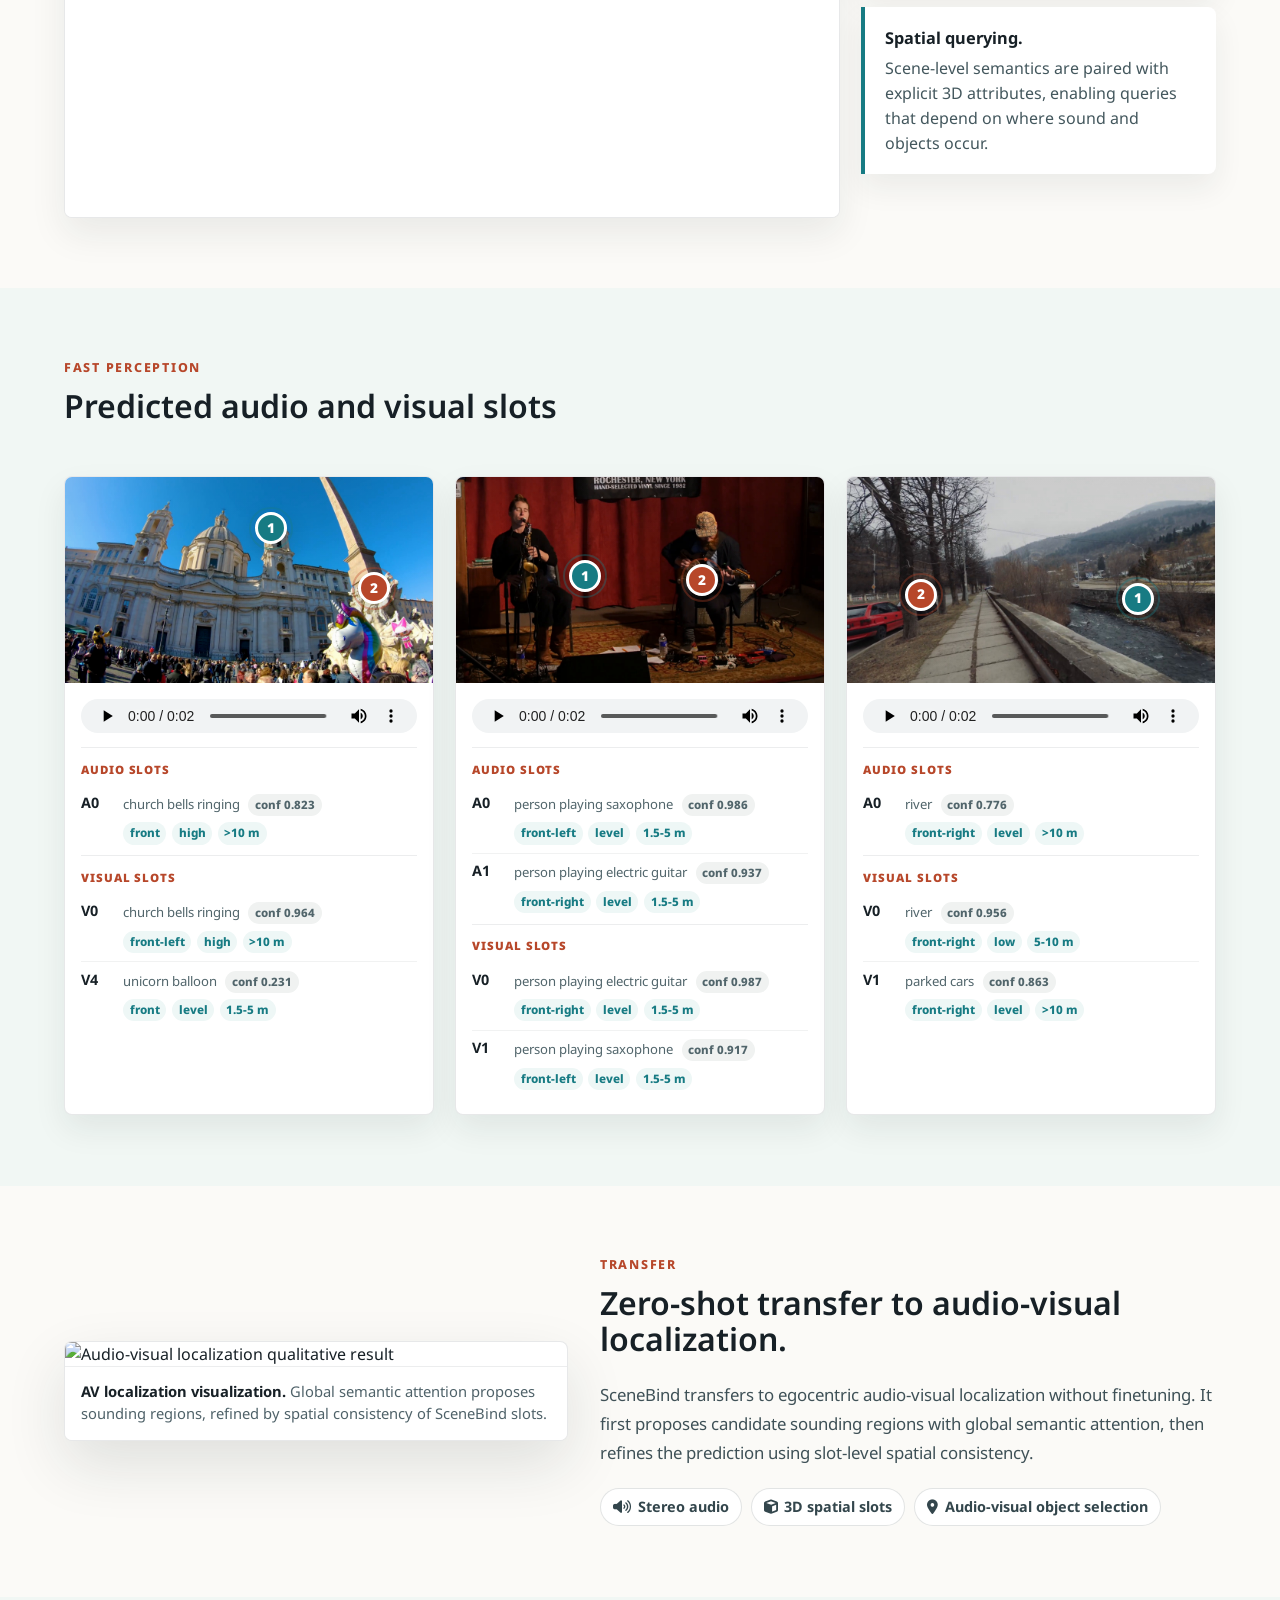
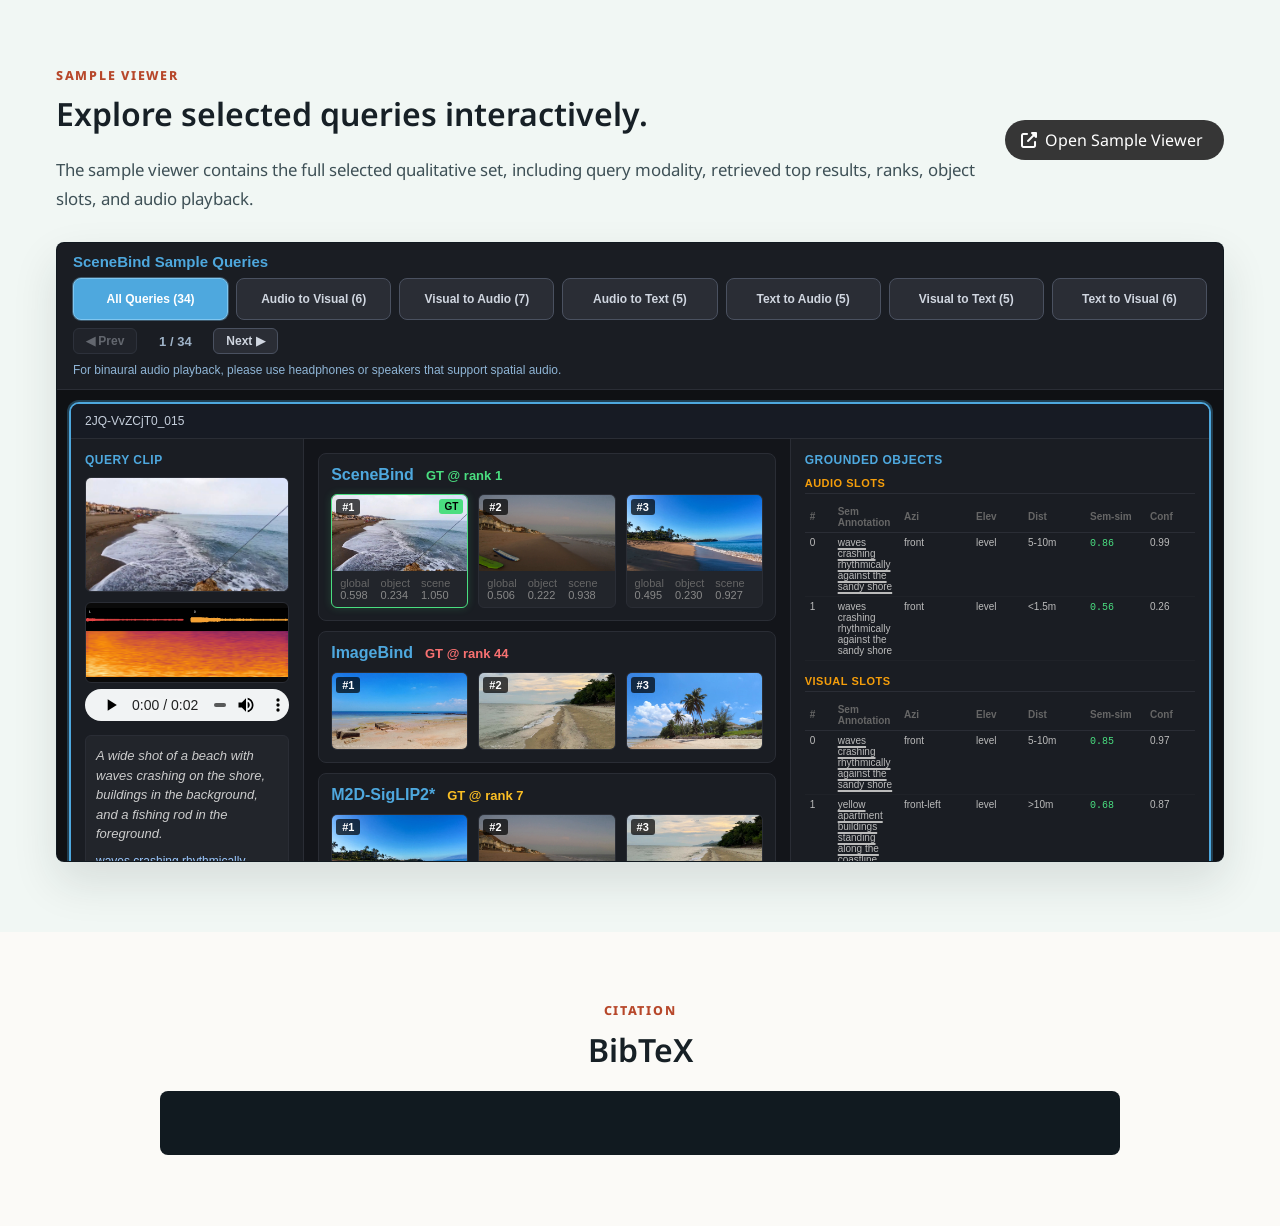
==== commit b6c2a376: "update webpage" ====
--- a/index.html
+++ b/index.html
@@ -67,6 +67,10 @@
             <span>Cite</span>
           </a>
         </div>
+
+        <figure class="hero-teaser">
+          <img src="./static/figures/teaser.png" alt="SceneBind teaser figure">
+        </figure>
       </div>
     </div>
   </section>
--- a/static/css/index.css
+++ b/static/css/index.css
@@ -61,7 +61,7 @@
 
 .hero-main .hero-body {
   padding-top: 5.5rem;
-  padding-bottom: 3.5rem;
+  padding-bottom: 1.5rem;
 }
 
 .publication-title {
@@ -72,6 +72,17 @@
   line-height: 1.02;
   letter-spacing: 0;
   overflow-wrap: normal;
+}
+
+.hero-teaser {
+  width: min(100%, 1180px);
+  margin: 2rem auto 0;
+}
+
+.hero-teaser img {
+  display: block;
+  width: 100%;
+  height: auto;
 }
 
 .publication-subtitle {
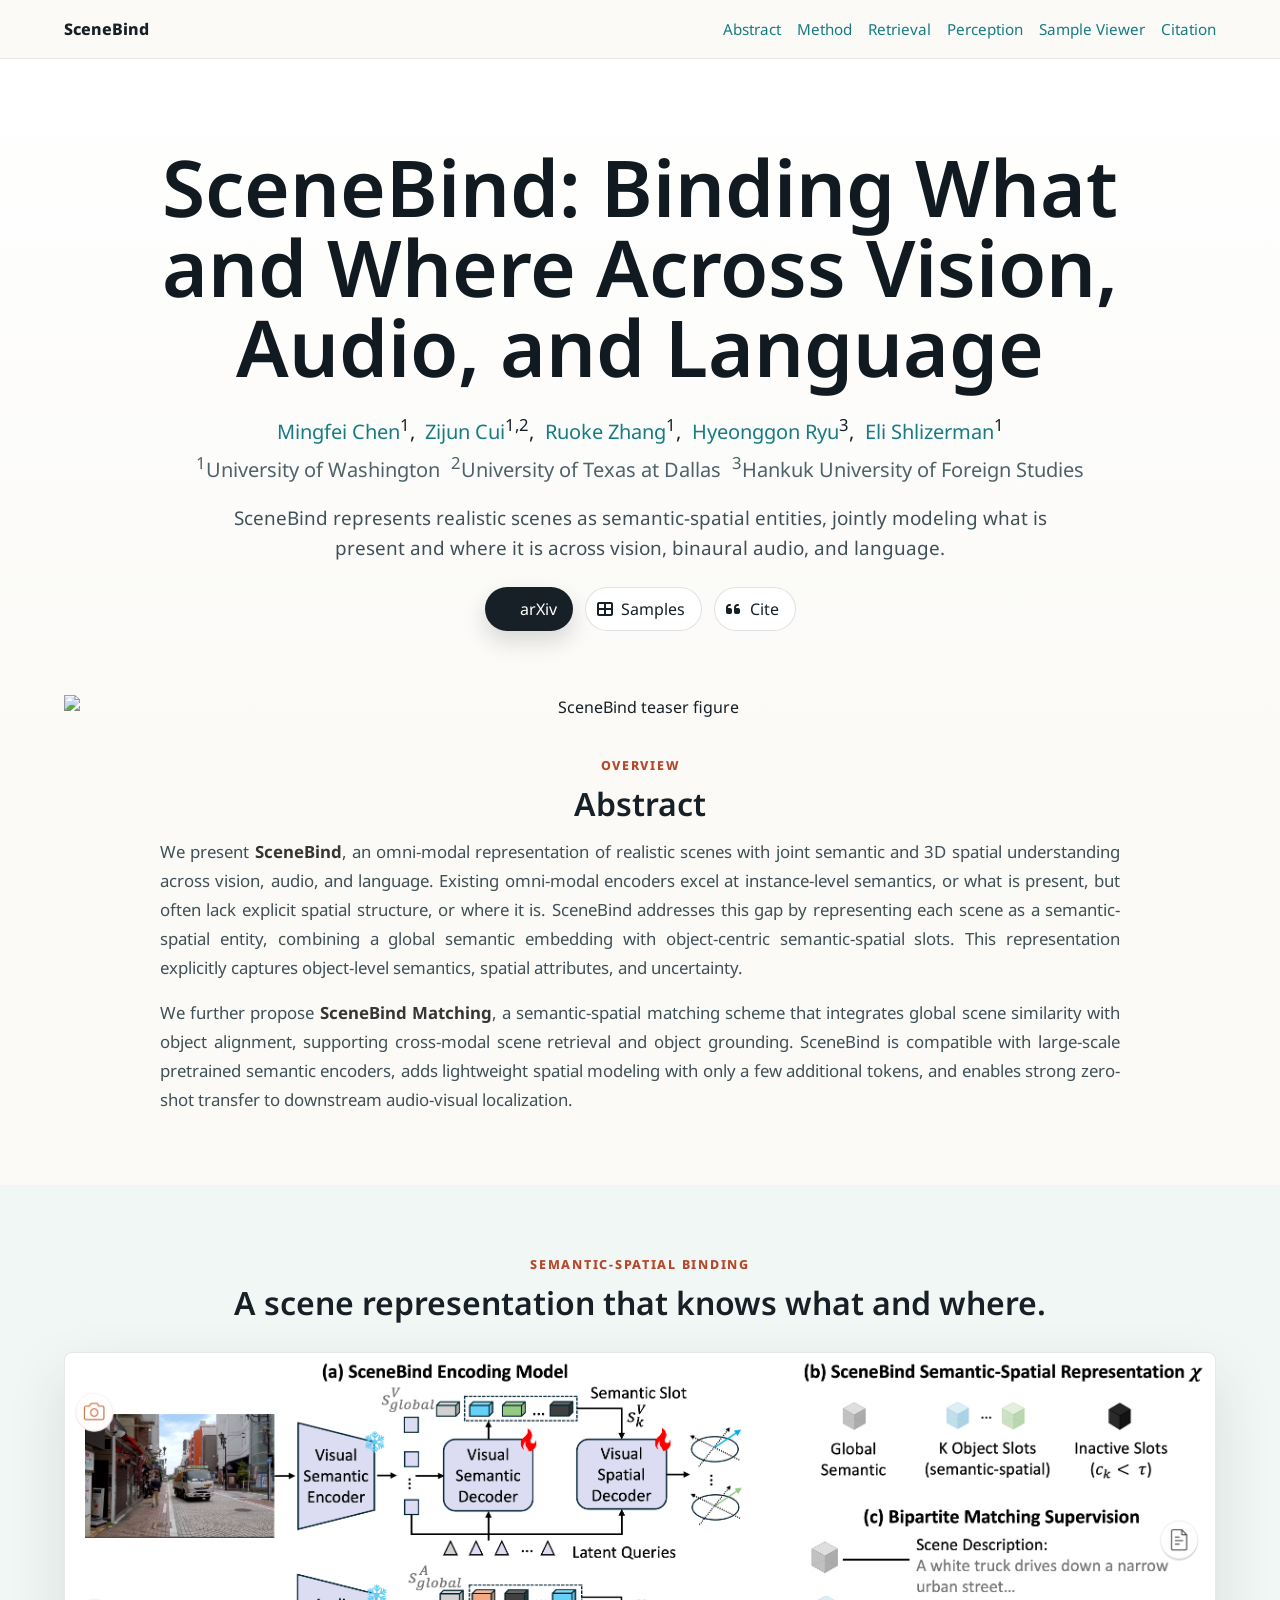
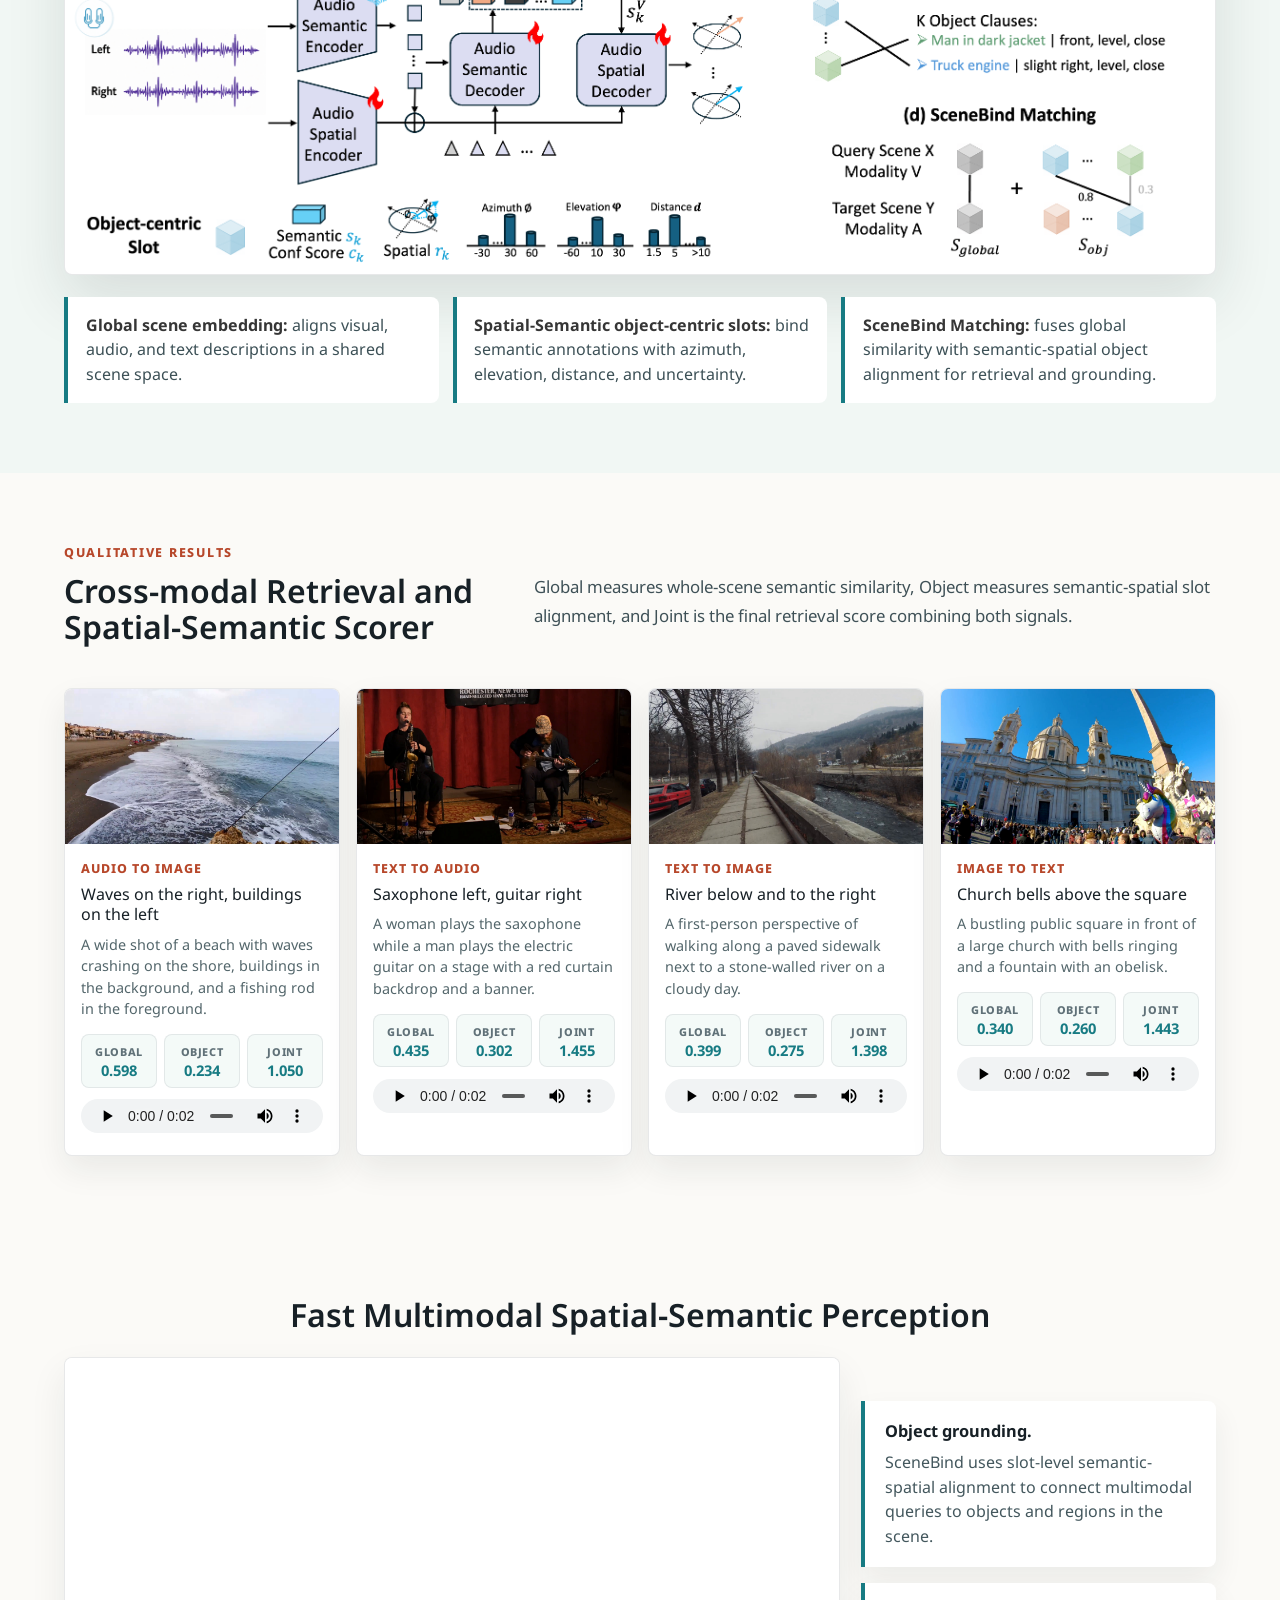
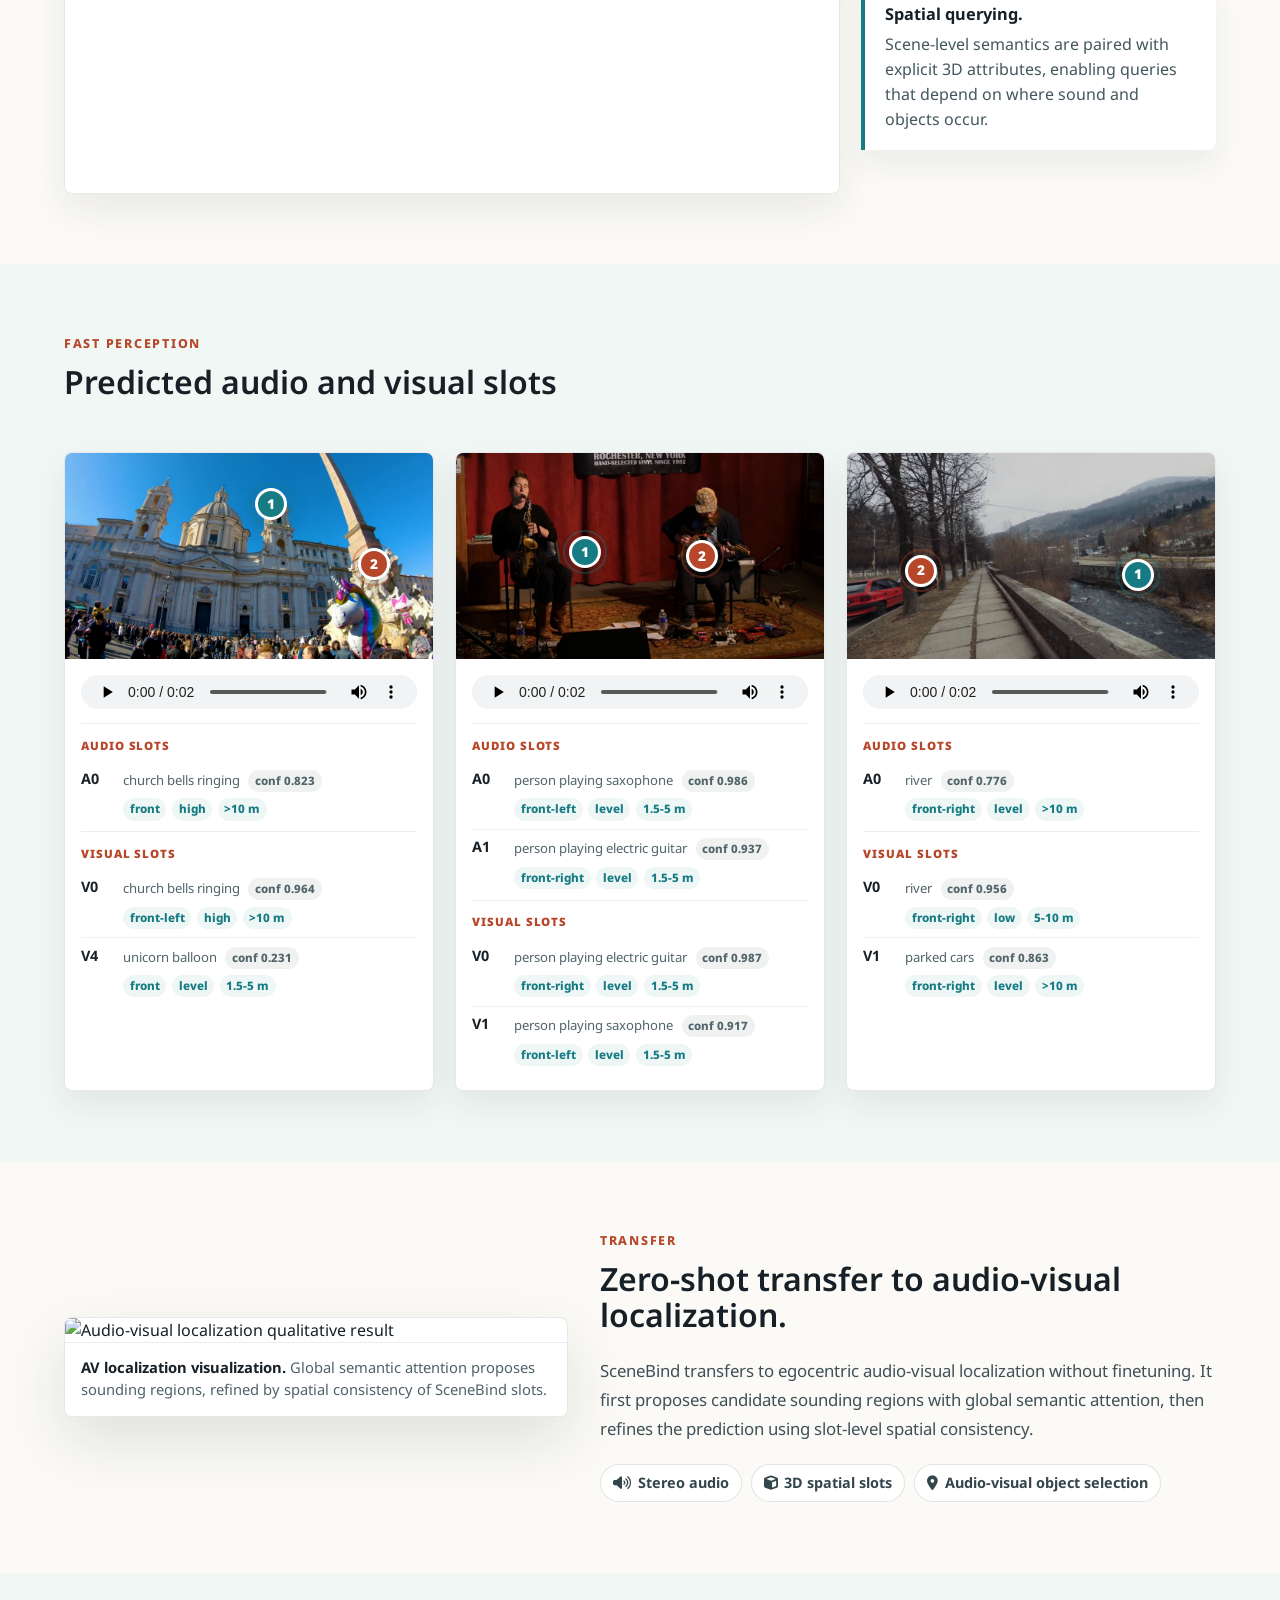
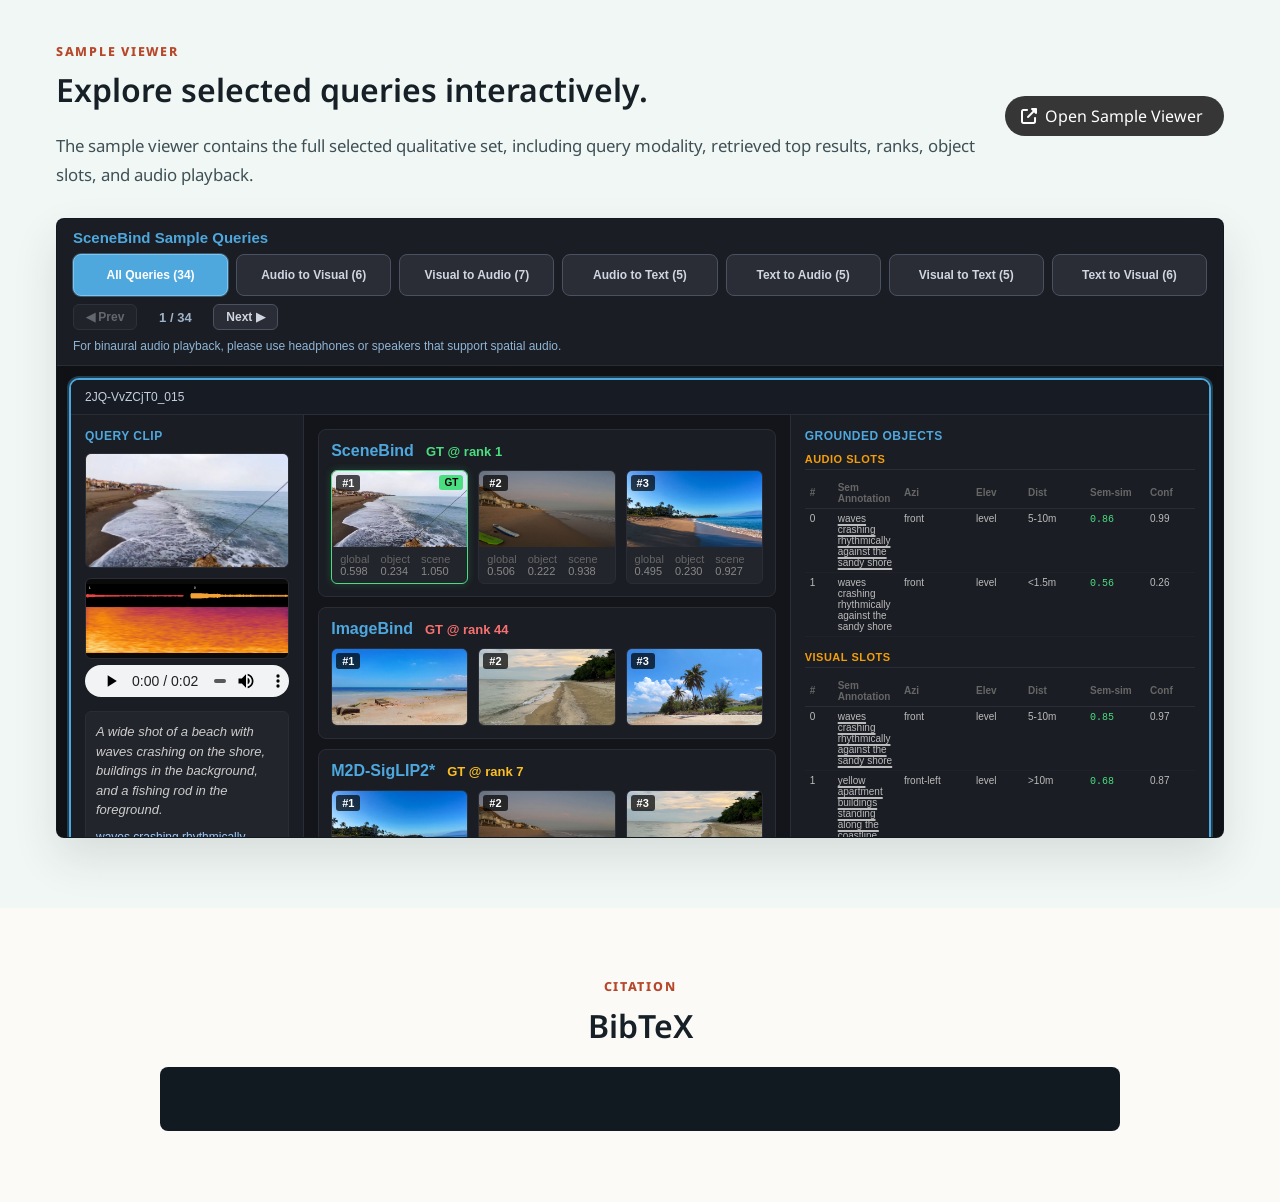
==== commit f9e9ab47: "update webpage" ====
--- a/index.html
+++ b/index.html
@@ -118,7 +118,7 @@
       <div class="columns is-vcentered mb-4">
         <div class="column is-two-fifths">
           <div class="section-kicker">Qualitative Results</div>
-          <h2 class="title is-3 section-title">Cross-modal retrieval and Spatial-Semantic Scorer</h2>
+          <h2 class="title is-3 section-title">Cross-modal Retrieval and Spatial-Semantic Scorer</h2>
         </div>
         <div class="column">
           <p class="section-copy">
--- a/static/css/index.css
+++ b/static/css/index.css
@@ -61,7 +61,7 @@
 
 .hero-main .hero-body {
   padding-top: 5.5rem;
-  padding-bottom: 1.5rem;
+  padding-bottom: 0;
 }
 
 .publication-title {
@@ -76,7 +76,7 @@
 
 .hero-teaser {
   width: min(100%, 1180px);
-  margin: 2rem auto 0;
+  margin: 4rem auto 0;
 }
 
 .hero-teaser img {
@@ -174,6 +174,10 @@
 
 .section.is-soft {
   background: #f1f7f4;
+}
+
+#abstract {
+  padding-top: 2.4rem;
 }
 
 .section-kicker {
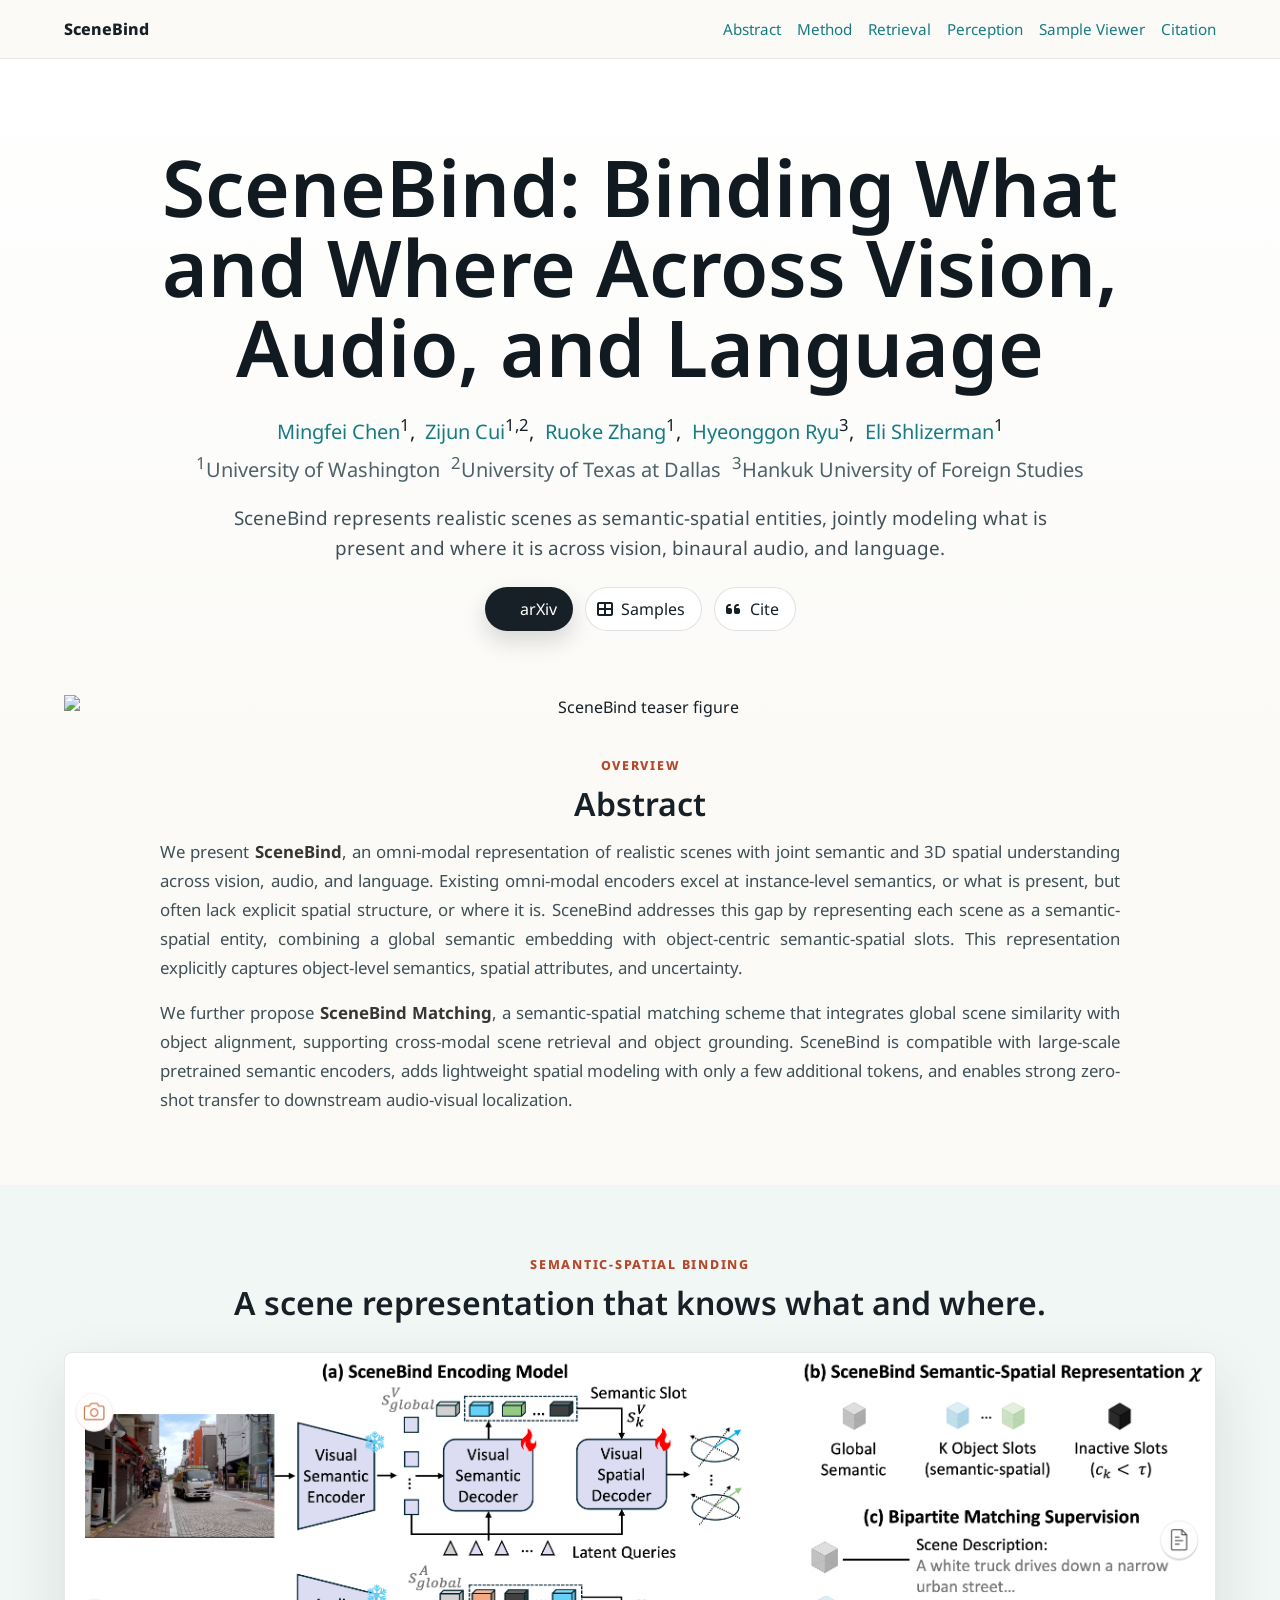
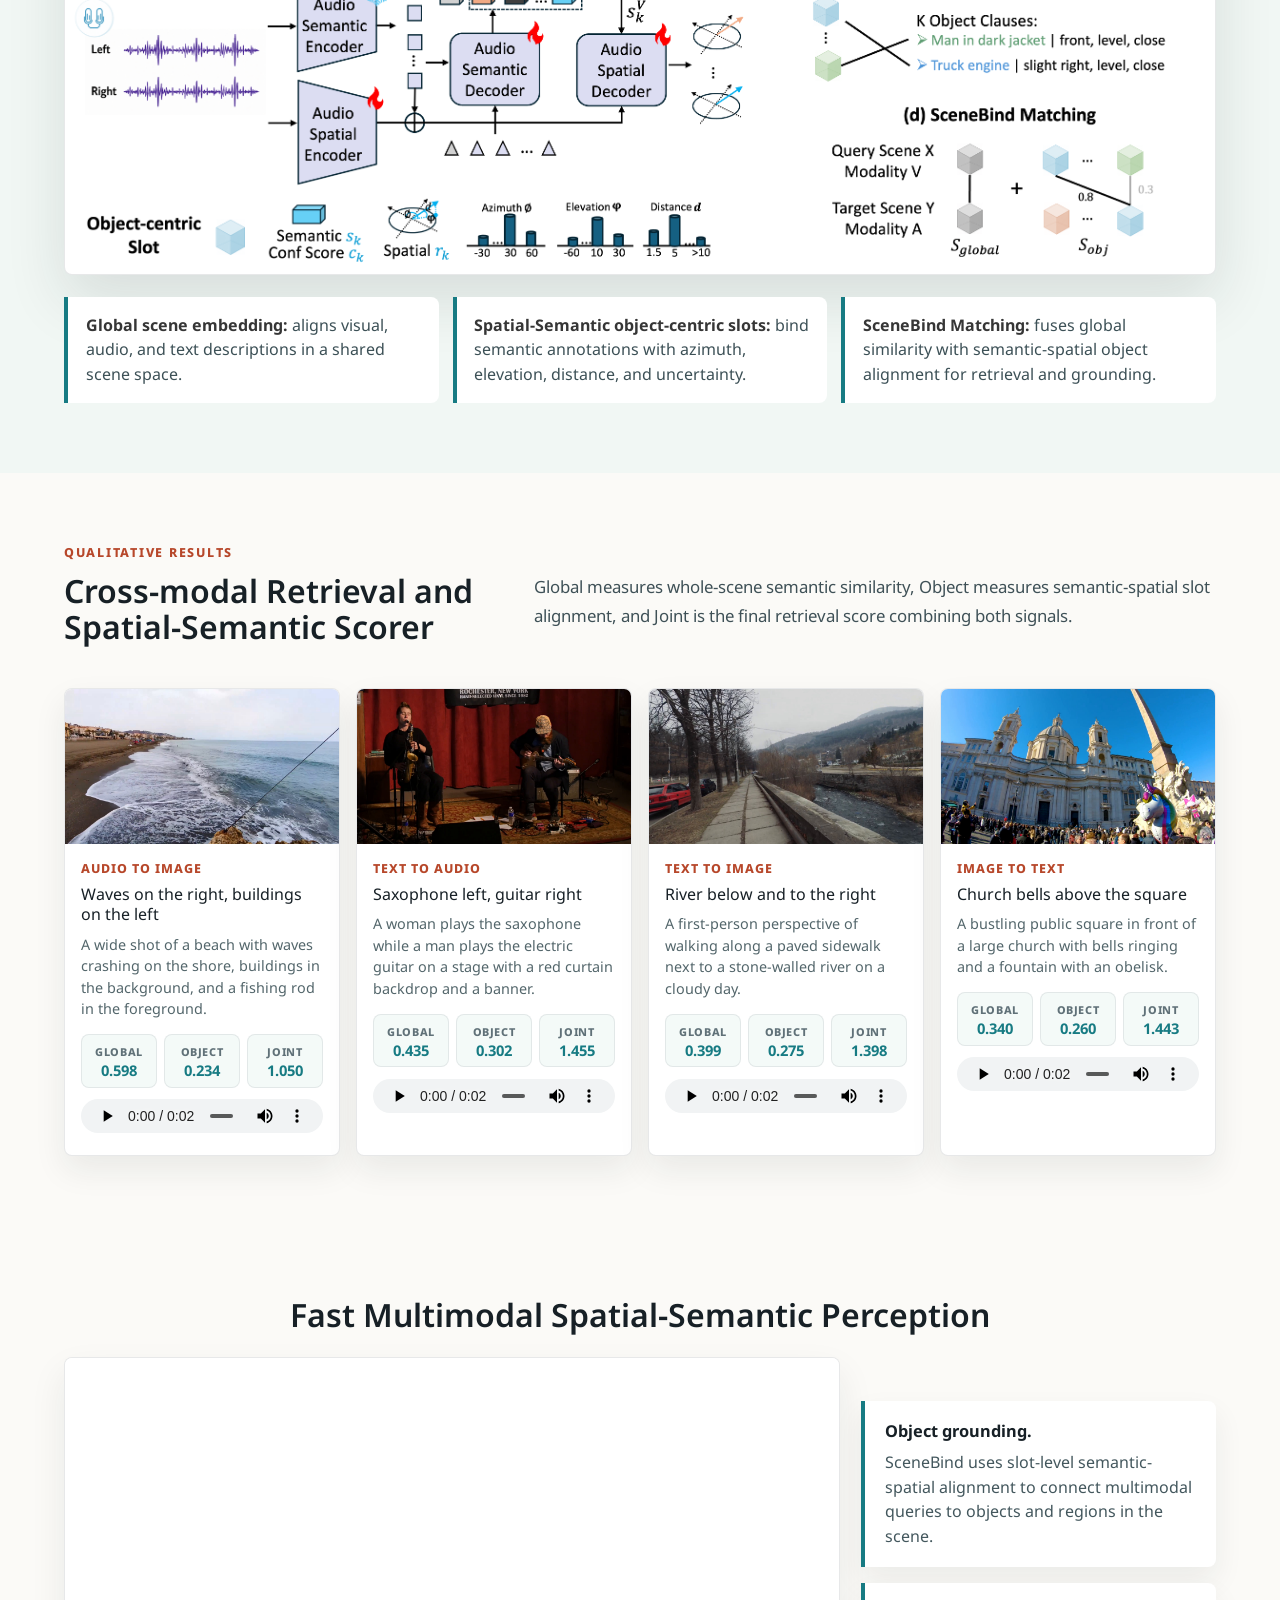
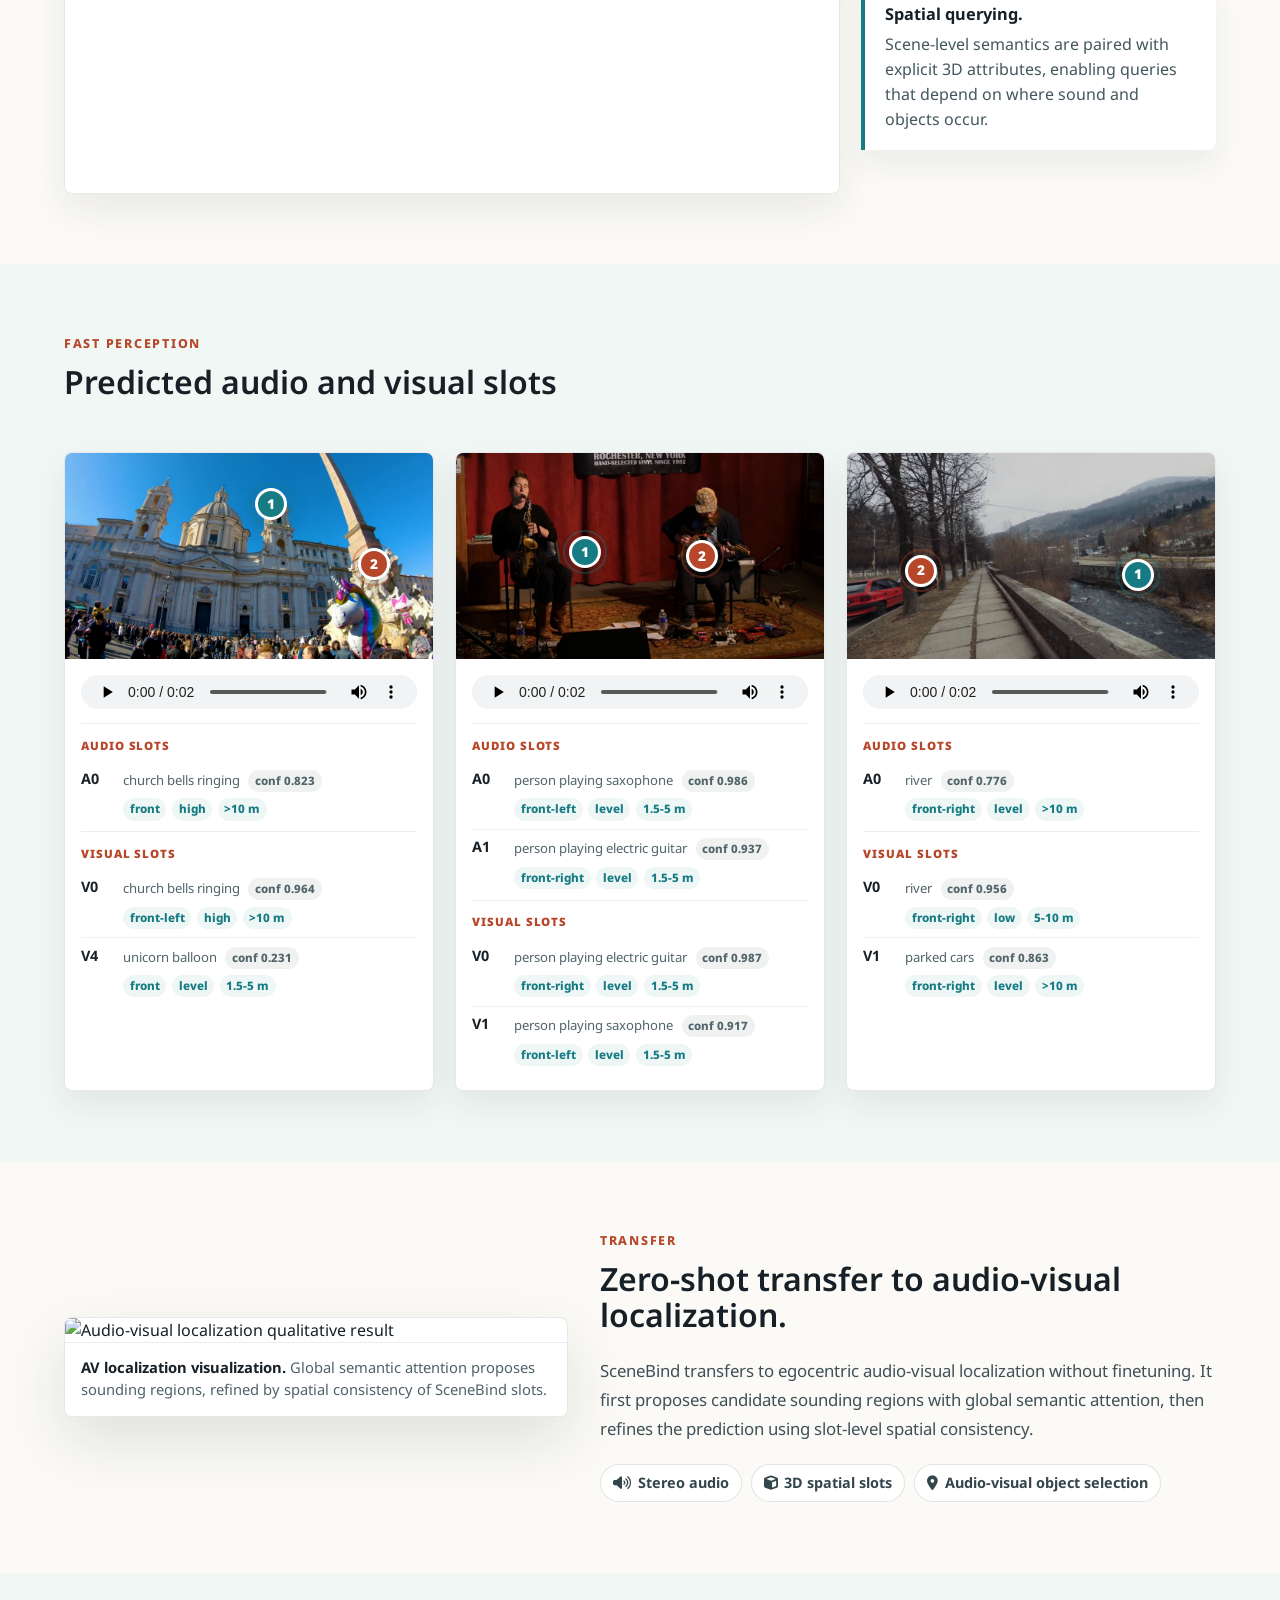
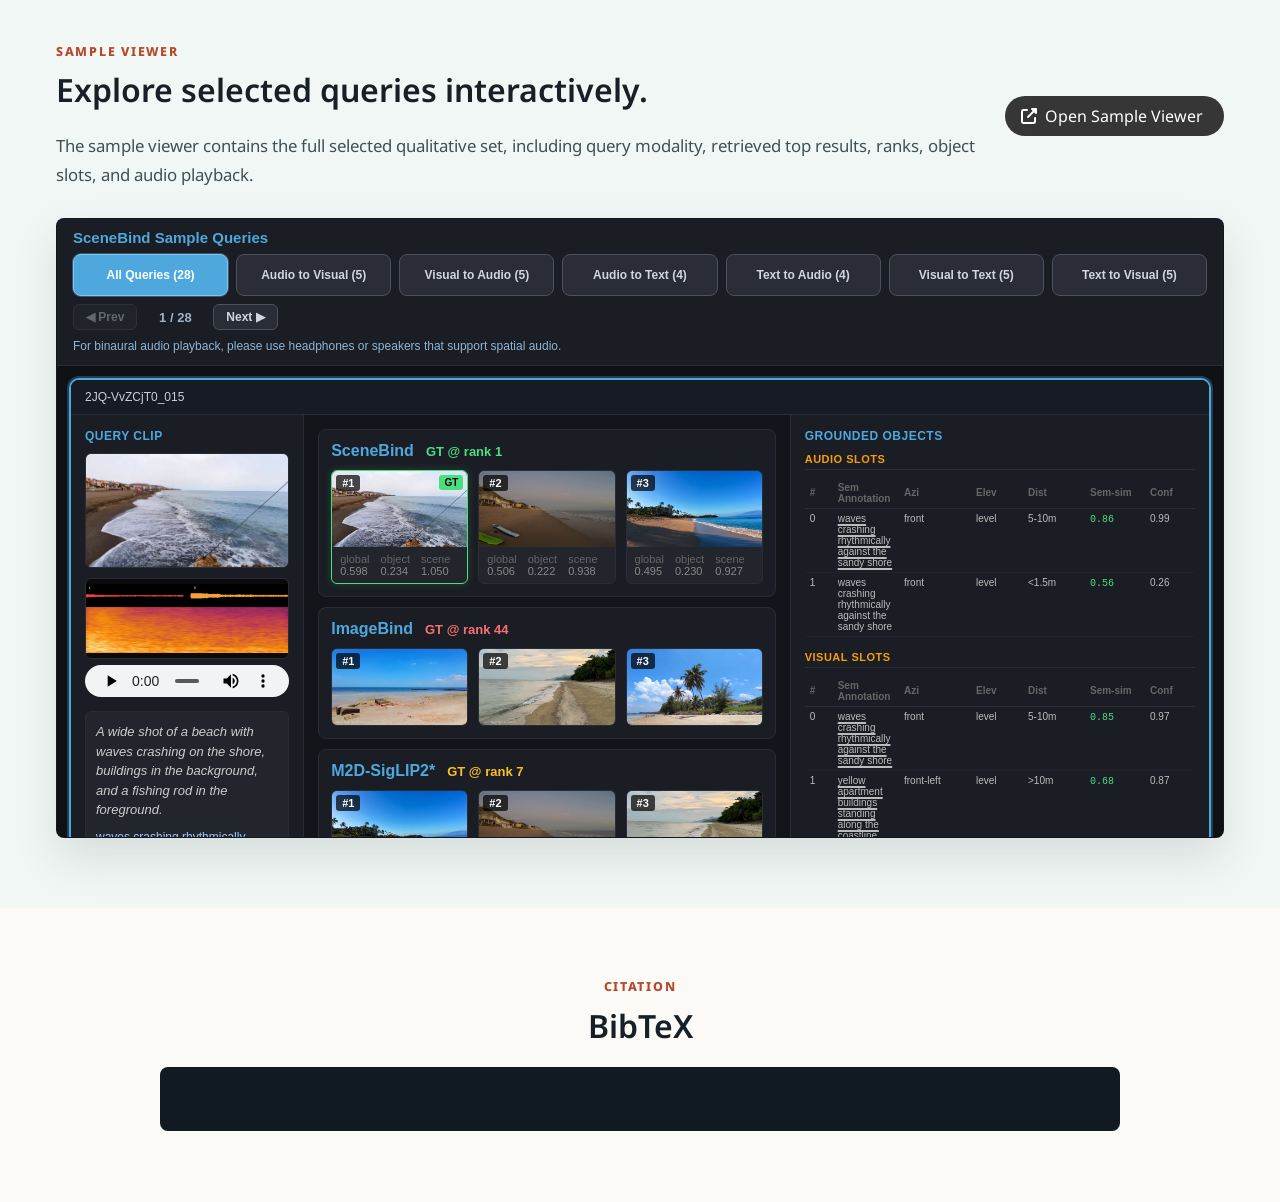
==== commit 62f89542: "update webpage" ====
--- a/index.html
+++ b/index.html
@@ -58,7 +58,7 @@
             <span class="icon"><i class="ai ai-arxiv"></i></span>
             <span>arXiv</span>
           </a>
-          <a href="./static/suppl/index.html" class="button is-normal is-light-link">
+          <a href="./static/suppl/index.html?v=queries-28" class="button is-normal is-light-link">
             <span class="icon"><i class="fas fa-table-cells-large"></i></span>
             <span>Samples</span>
           </a>
@@ -368,14 +368,14 @@
           </p>
         </div>
         <div class="column is-narrow">
-          <a href="./static/suppl/index.html" class="button is-dark is-rounded">
+          <a href="./static/suppl/index.html?v=queries-28" class="button is-dark is-rounded">
             <span class="icon"><i class="fas fa-up-right-from-square"></i></span>
             <span>Open Sample Viewer</span>
           </a>
         </div>
       </div>
       <div class="samples-frame">
-        <iframe src="./static/suppl/index.html" loading="lazy" title="SceneBind sample viewer"></iframe>
+        <iframe src="./static/suppl/index.html?v=queries-28" loading="lazy" title="SceneBind sample viewer"></iframe>
       </div>
     </div>
   </section>
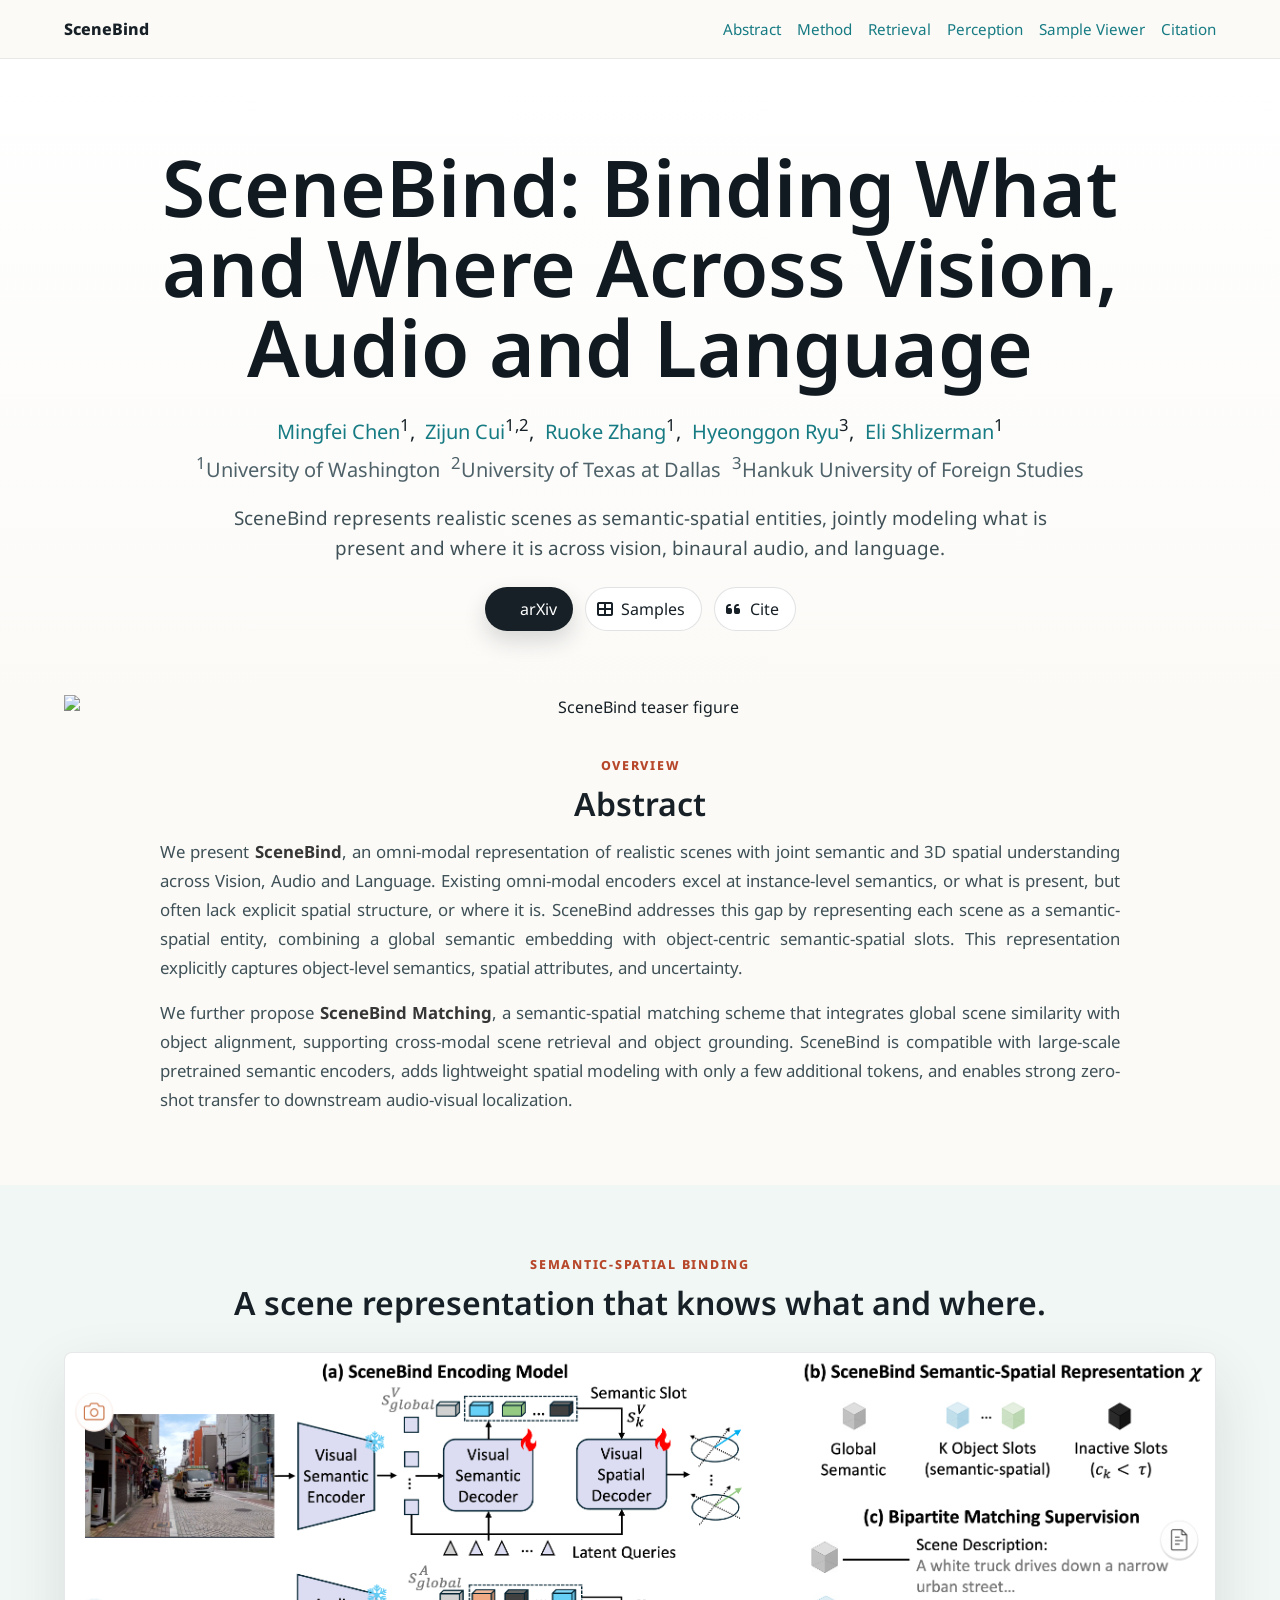
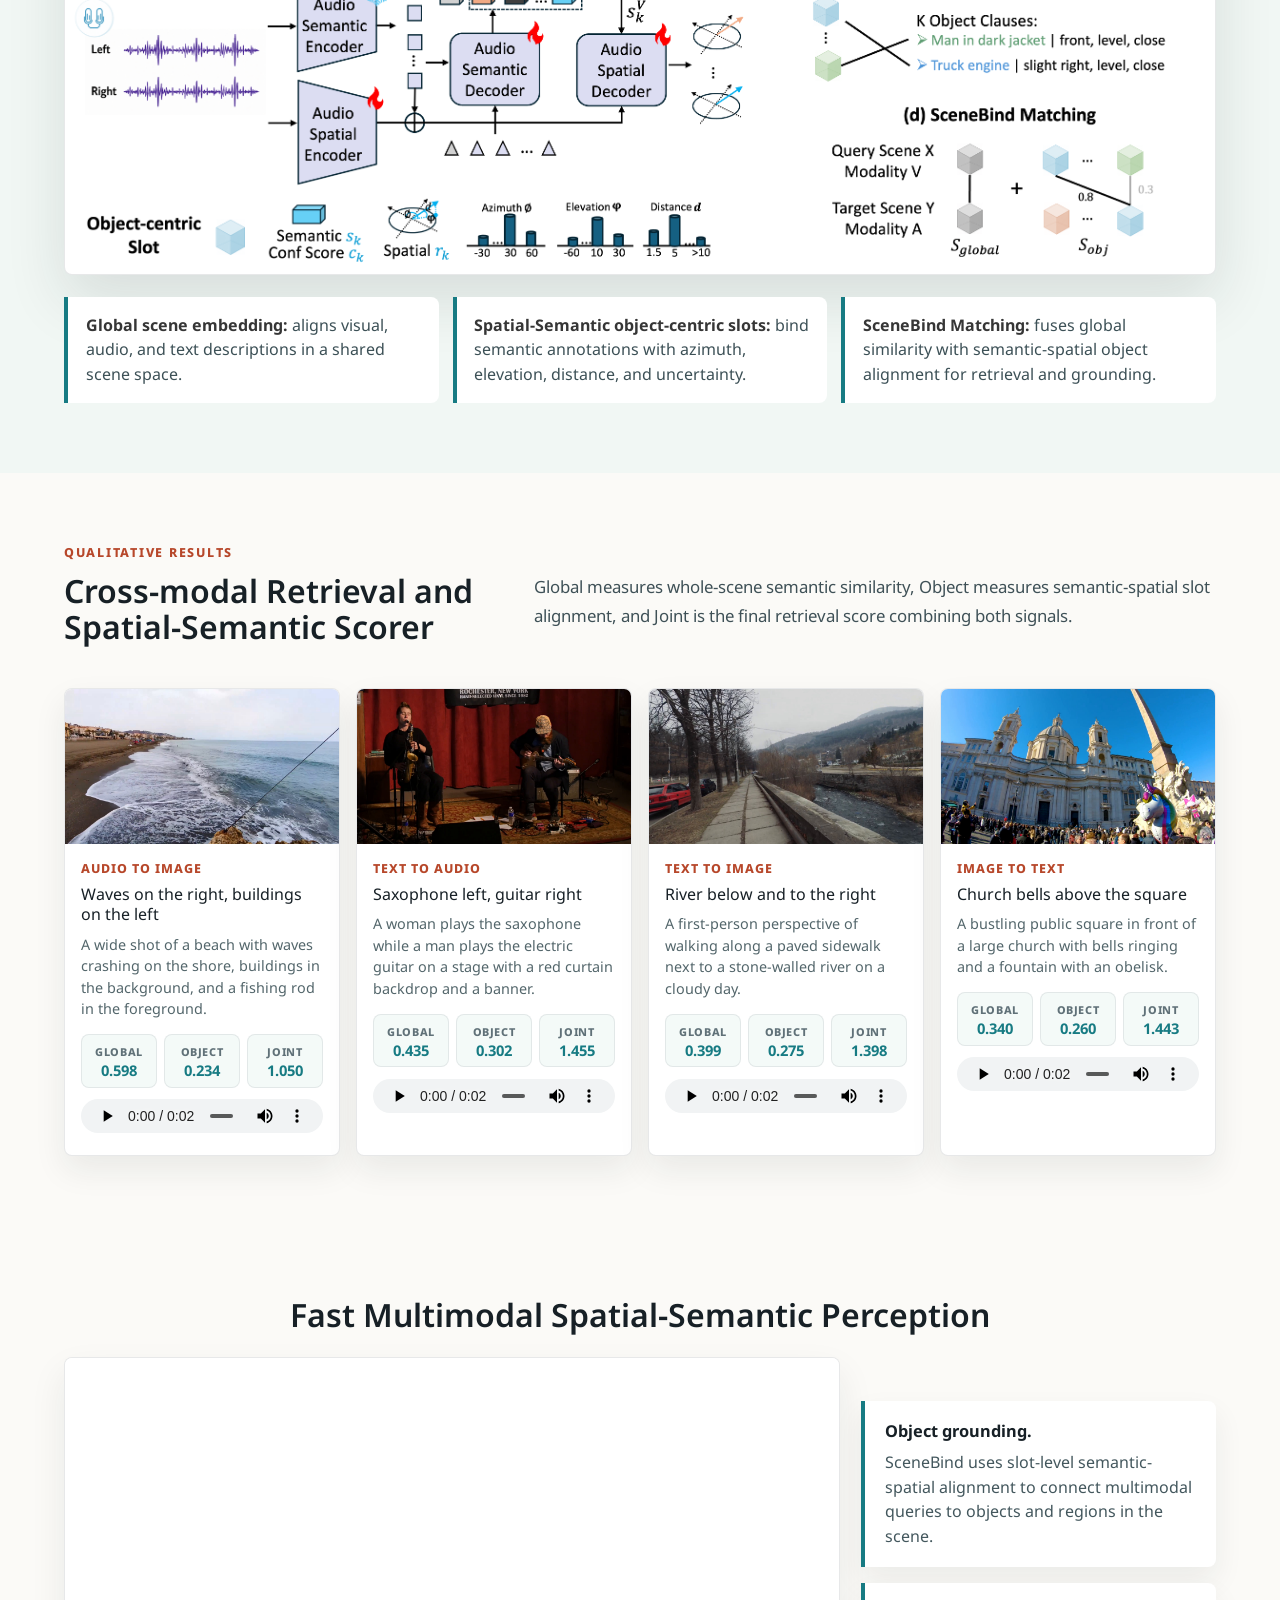
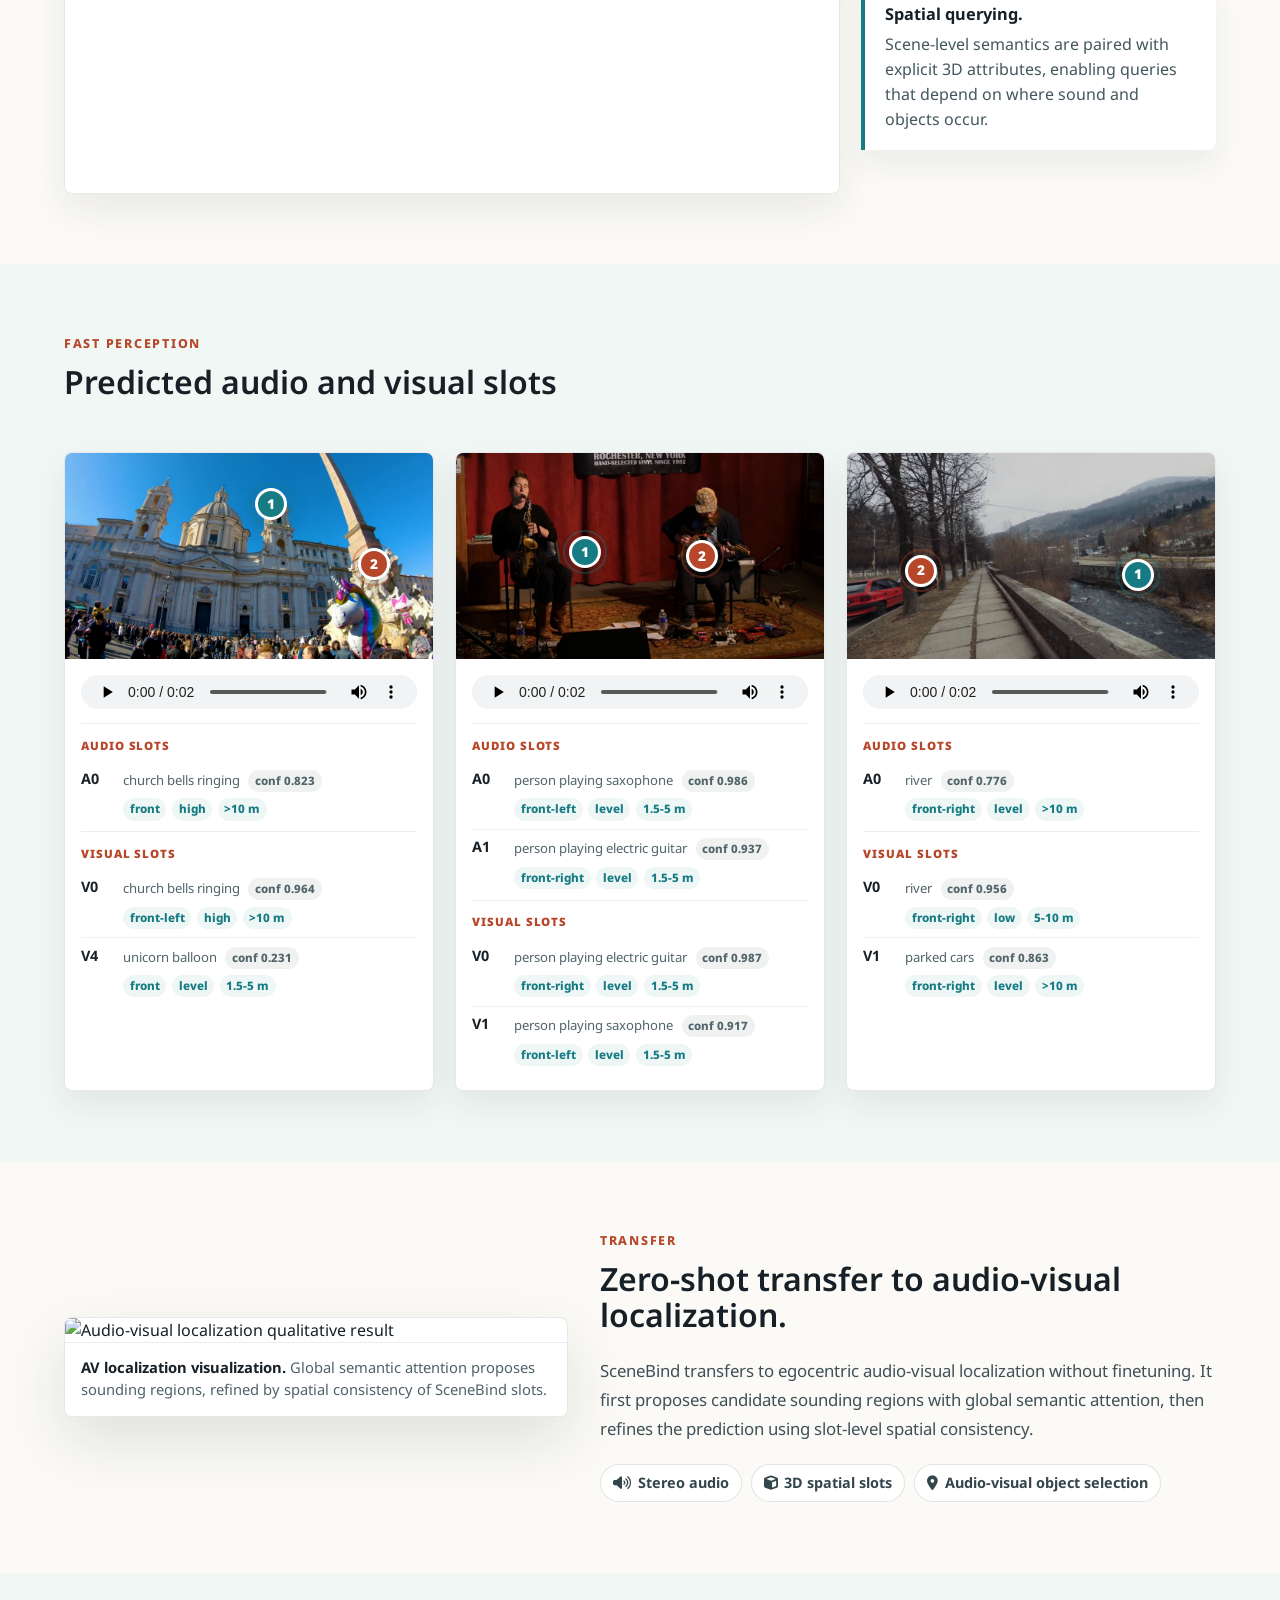
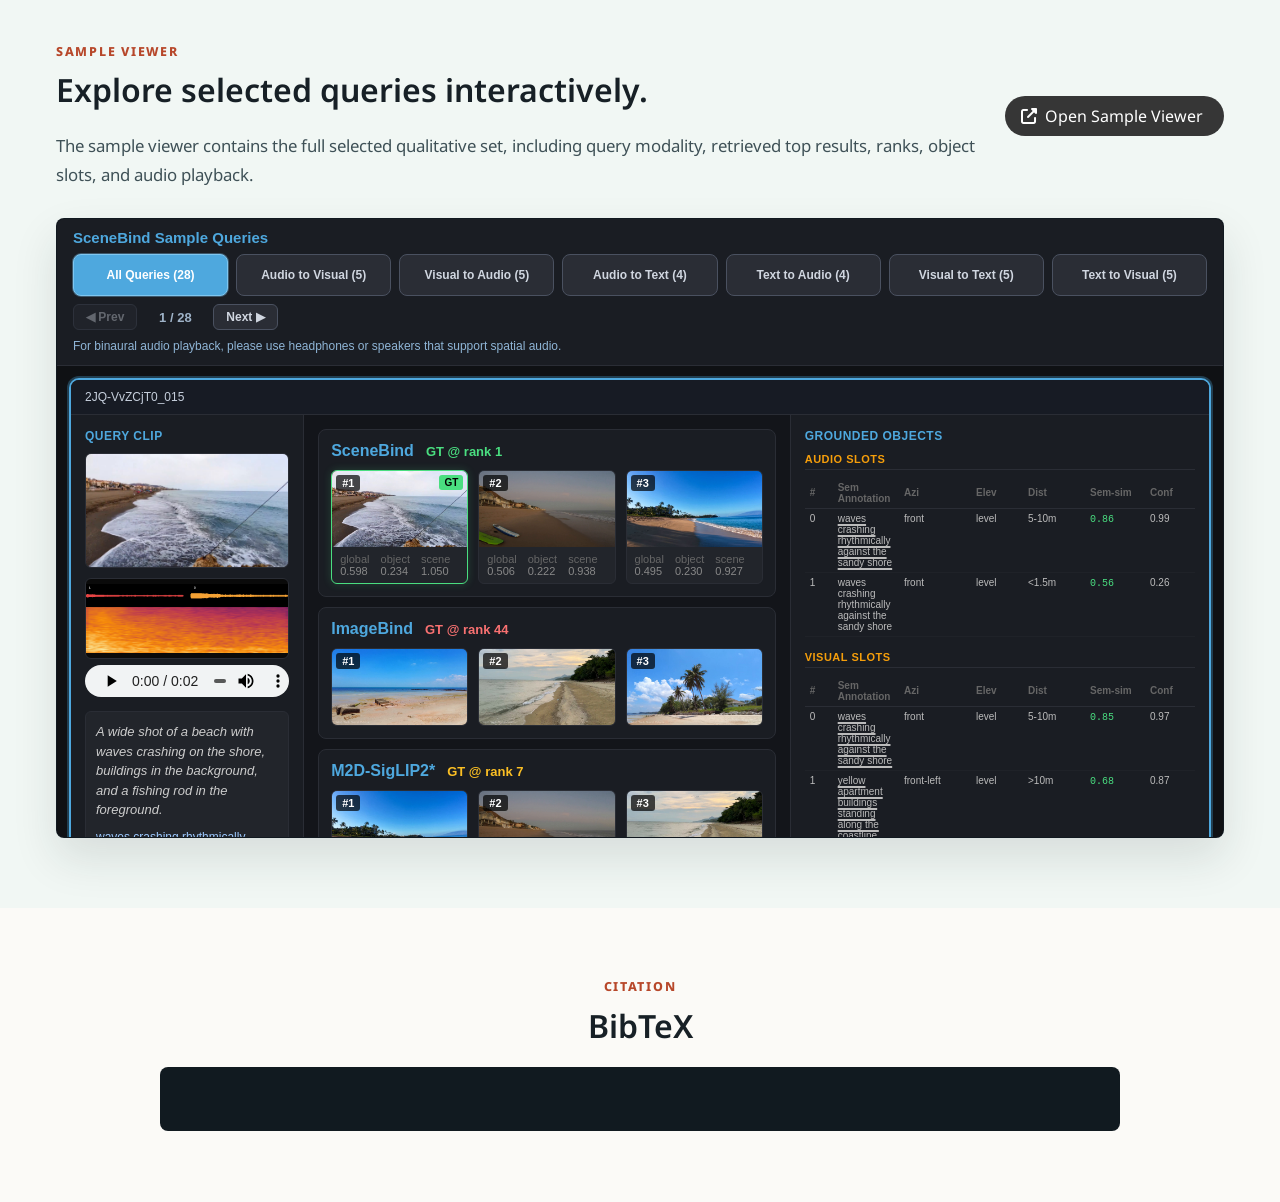
==== commit 121b2863: "update webpage" ====
--- a/index.html
+++ b/index.html
@@ -3,10 +3,10 @@
 
 <head>
   <meta charset="utf-8">
-  <meta name="description" content="SceneBind: Binding What and Where Across Vision, Audio, and Language">
+  <meta name="description" content="SceneBind: Binding What and Where Across Vision, Audio and Language">
   <meta name="keywords" content="SceneBind, multimodal learning, audio-visual language, spatial scene representation, scene retrieval">
   <meta name="viewport" content="width=device-width, initial-scale=1">
-  <title>SceneBind: Binding What and Where Across Vision, Audio, and Language</title>
+  <title>SceneBind: Binding What and Where Across Vision, Audio and Language</title>
 
   <link href="https://fonts.googleapis.com/css?family=Google+Sans|Noto+Sans|Castoro" rel="stylesheet">
   <link rel="stylesheet" href="./static/css/bulma.min.css">
@@ -33,7 +33,7 @@
   <section class="hero hero-main">
     <div class="hero-body">
       <div class="container is-max-widescreen has-text-centered">
-        <h1 class="title publication-title">SceneBind: Binding What and Where Across Vision, Audio, and Language</h1>
+        <h1 class="title publication-title">SceneBind: Binding What and Where Across Vision, Audio and Language</h1>
 
         <div class="is-size-5 publication-authors">
           <span class="author-block"><a href="https://www.mingfeichen.com/">Mingfei Chen</a><sup>1</sup>,</span>
@@ -83,7 +83,7 @@
       </div>
       <div class="content section-copy has-text-justified">
         <p>
-          We present <strong>SceneBind</strong>, an omni-modal representation of realistic scenes with joint semantic and 3D spatial understanding across vision, audio, and language. Existing omni-modal encoders excel at instance-level semantics, or what is present, but often lack explicit spatial structure, or where it is.
+          We present <strong>SceneBind</strong>, an omni-modal representation of realistic scenes with joint semantic and 3D spatial understanding across Vision, Audio and Language. Existing omni-modal encoders excel at instance-level semantics, or what is present, but often lack explicit spatial structure, or where it is.
           SceneBind addresses this gap by representing each scene as a semantic-spatial entity, combining a global semantic embedding with object-centric semantic-spatial slots. This representation explicitly captures object-level semantics, spatial attributes, and uncertainty.
         </p>
         <p>
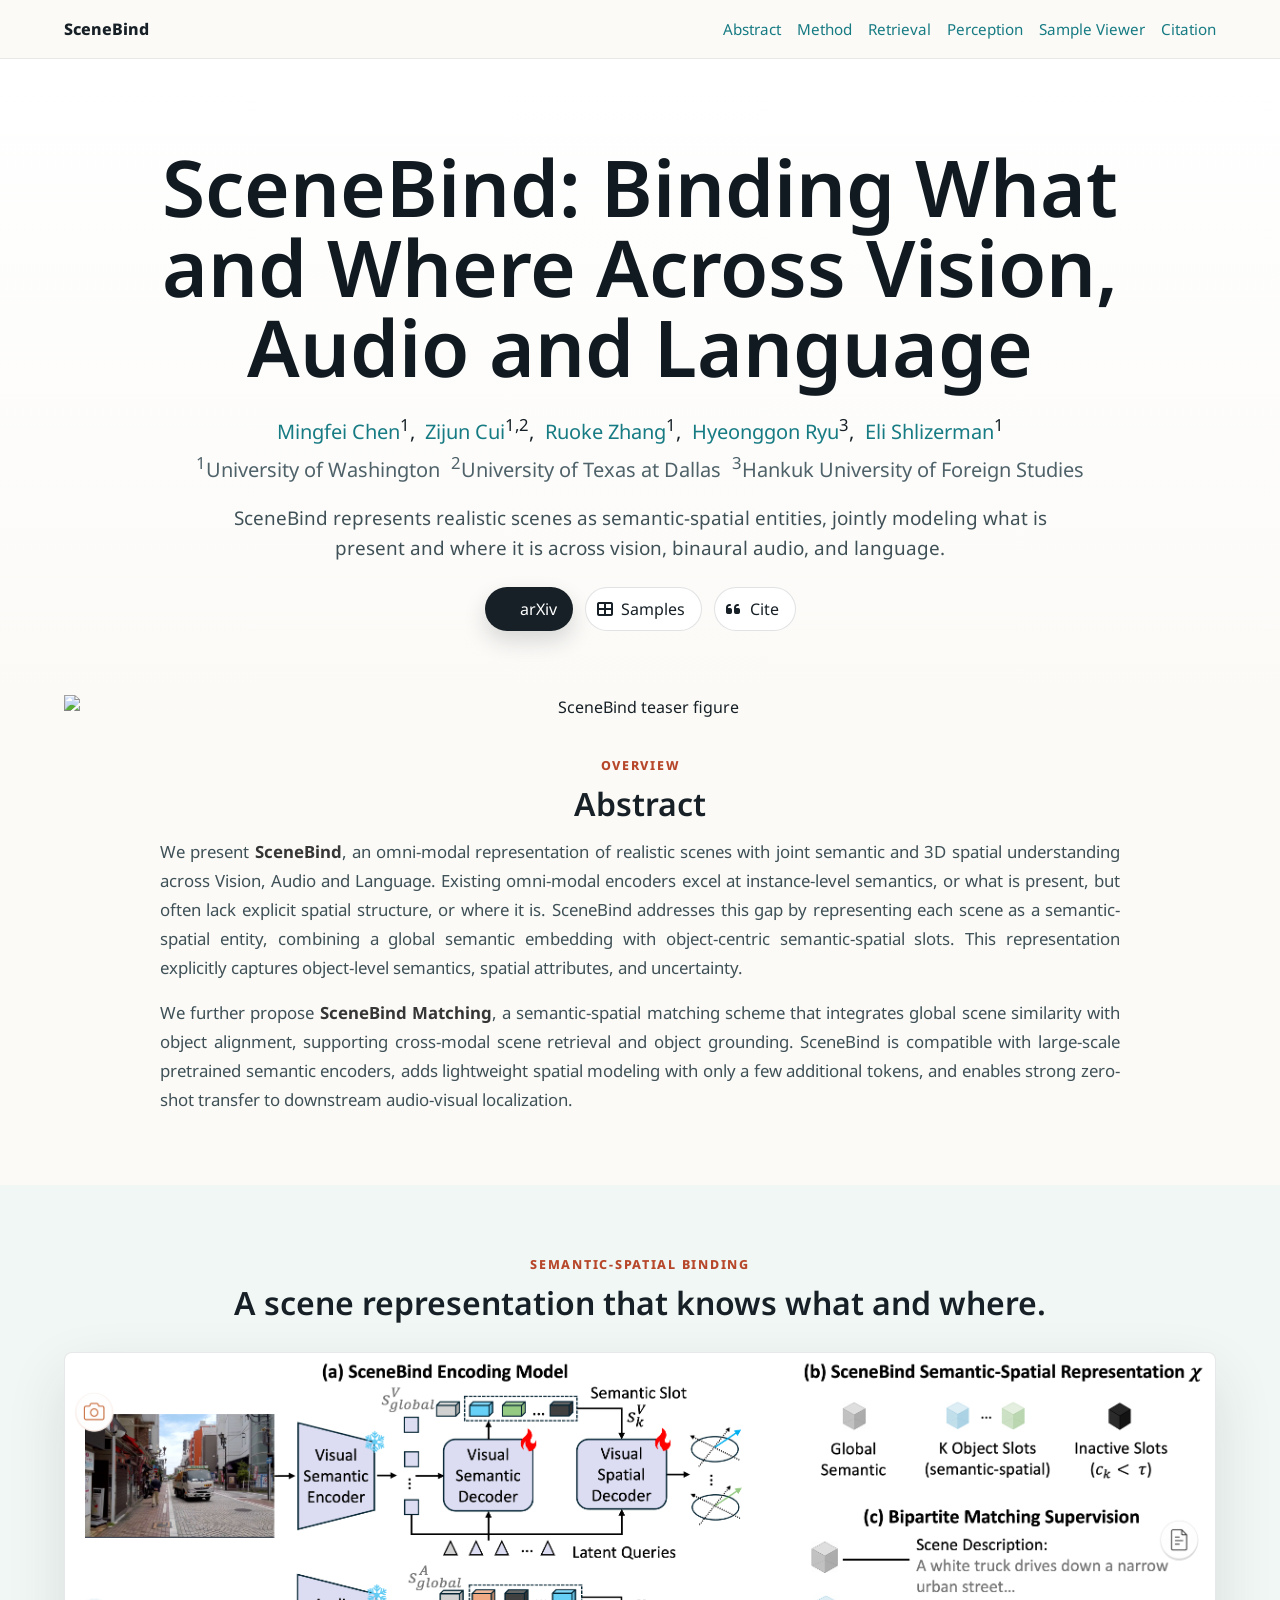
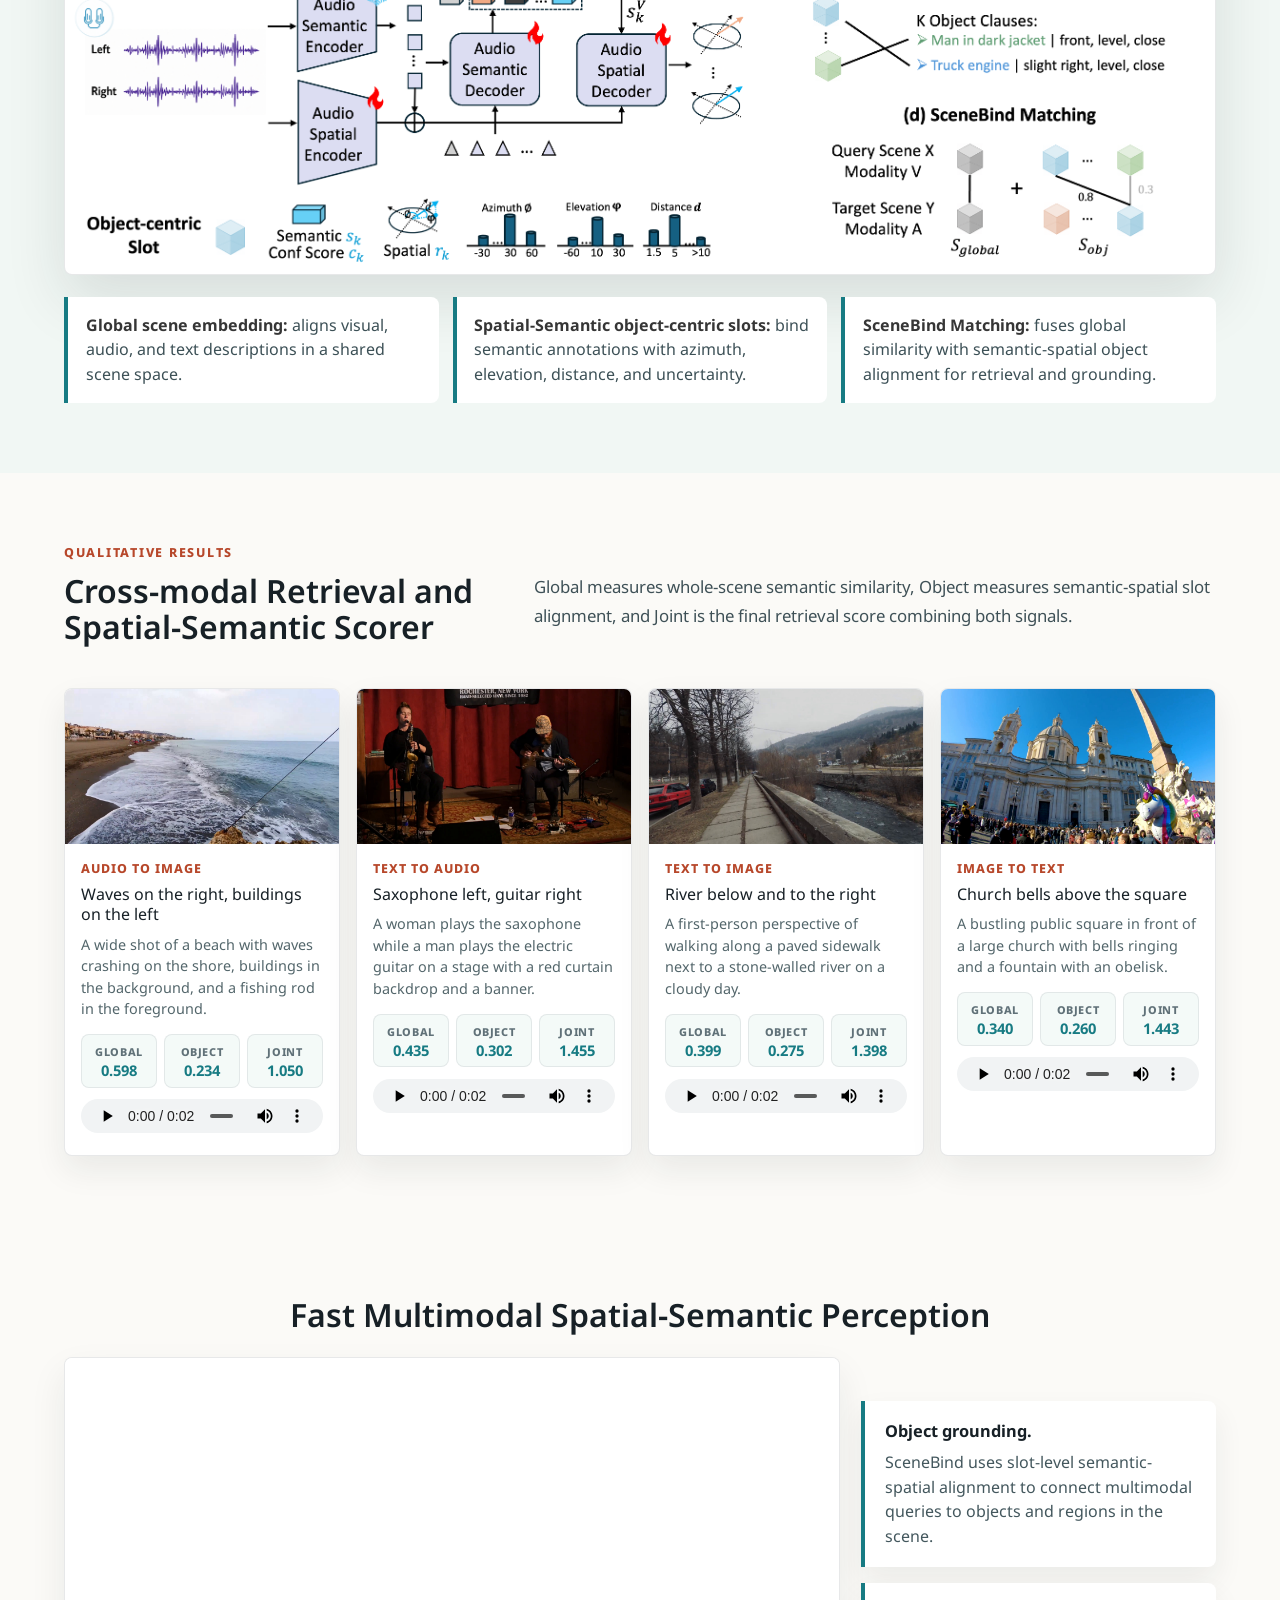
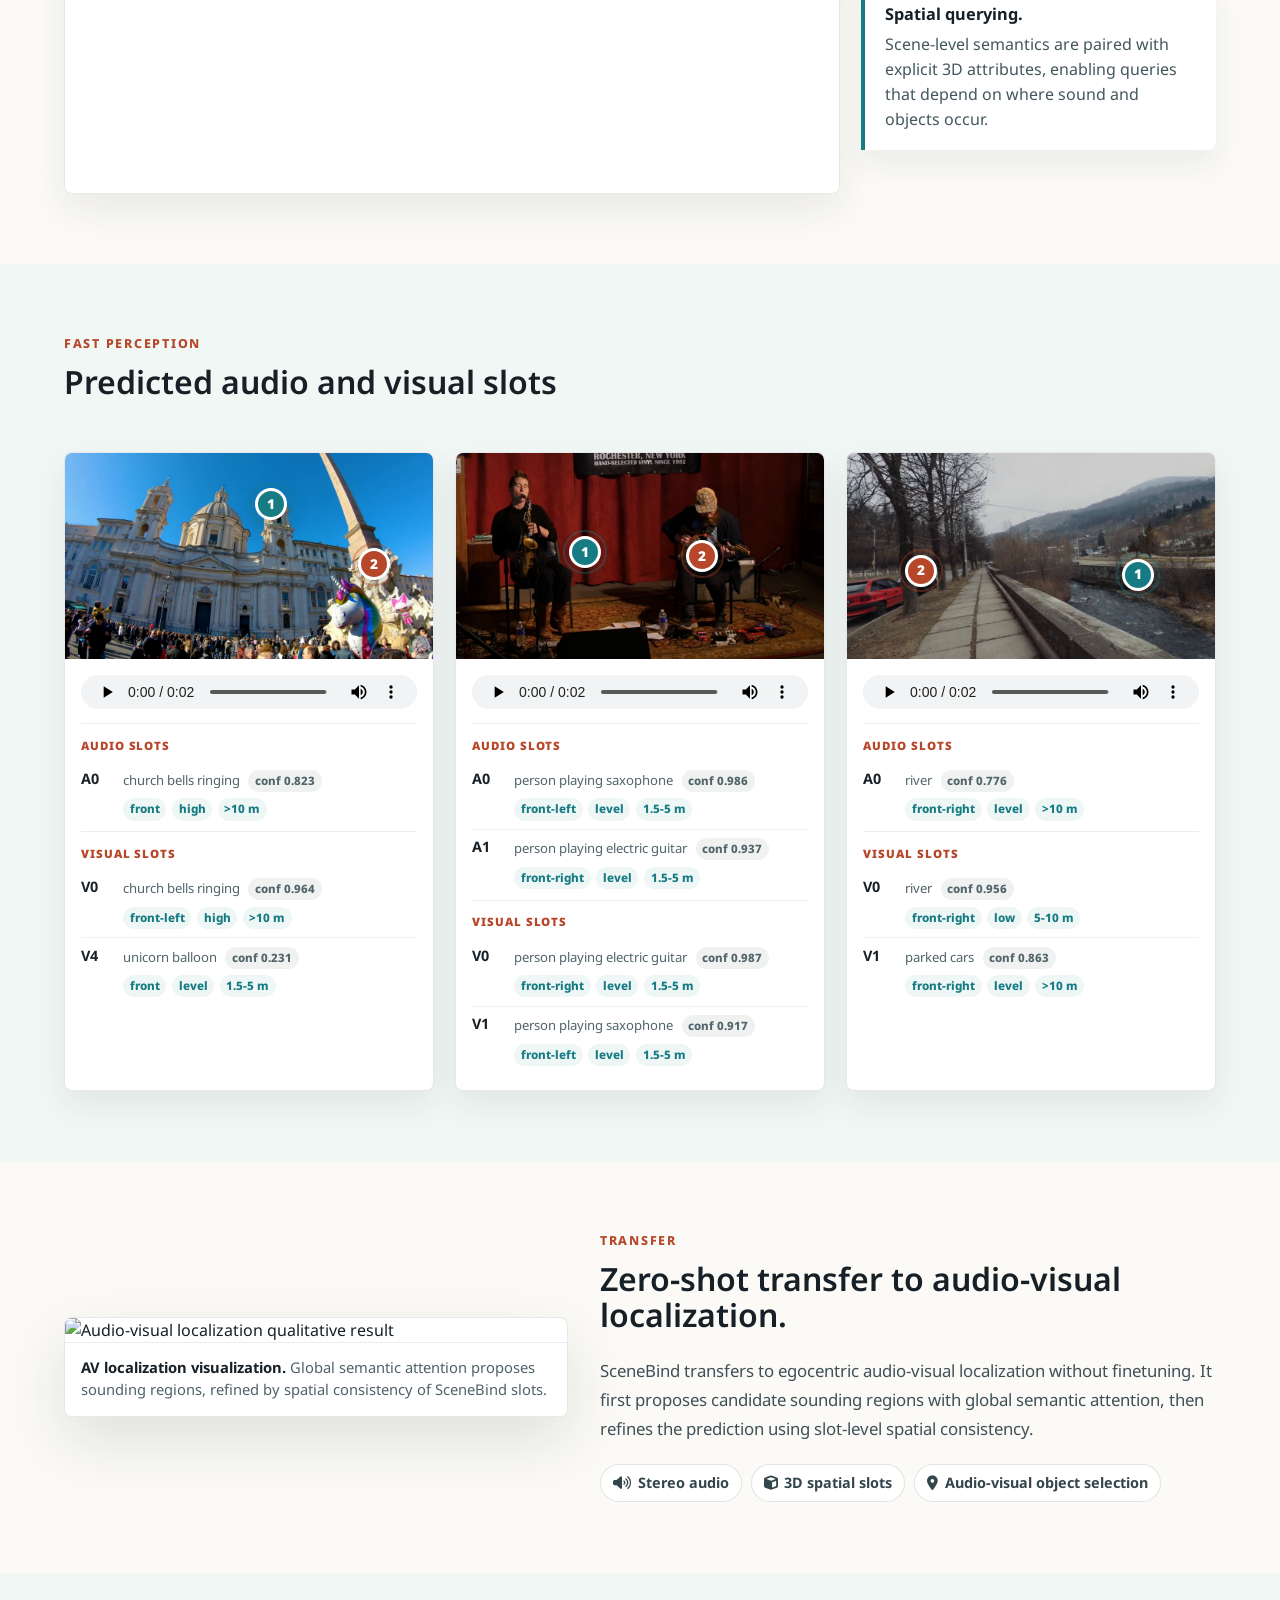
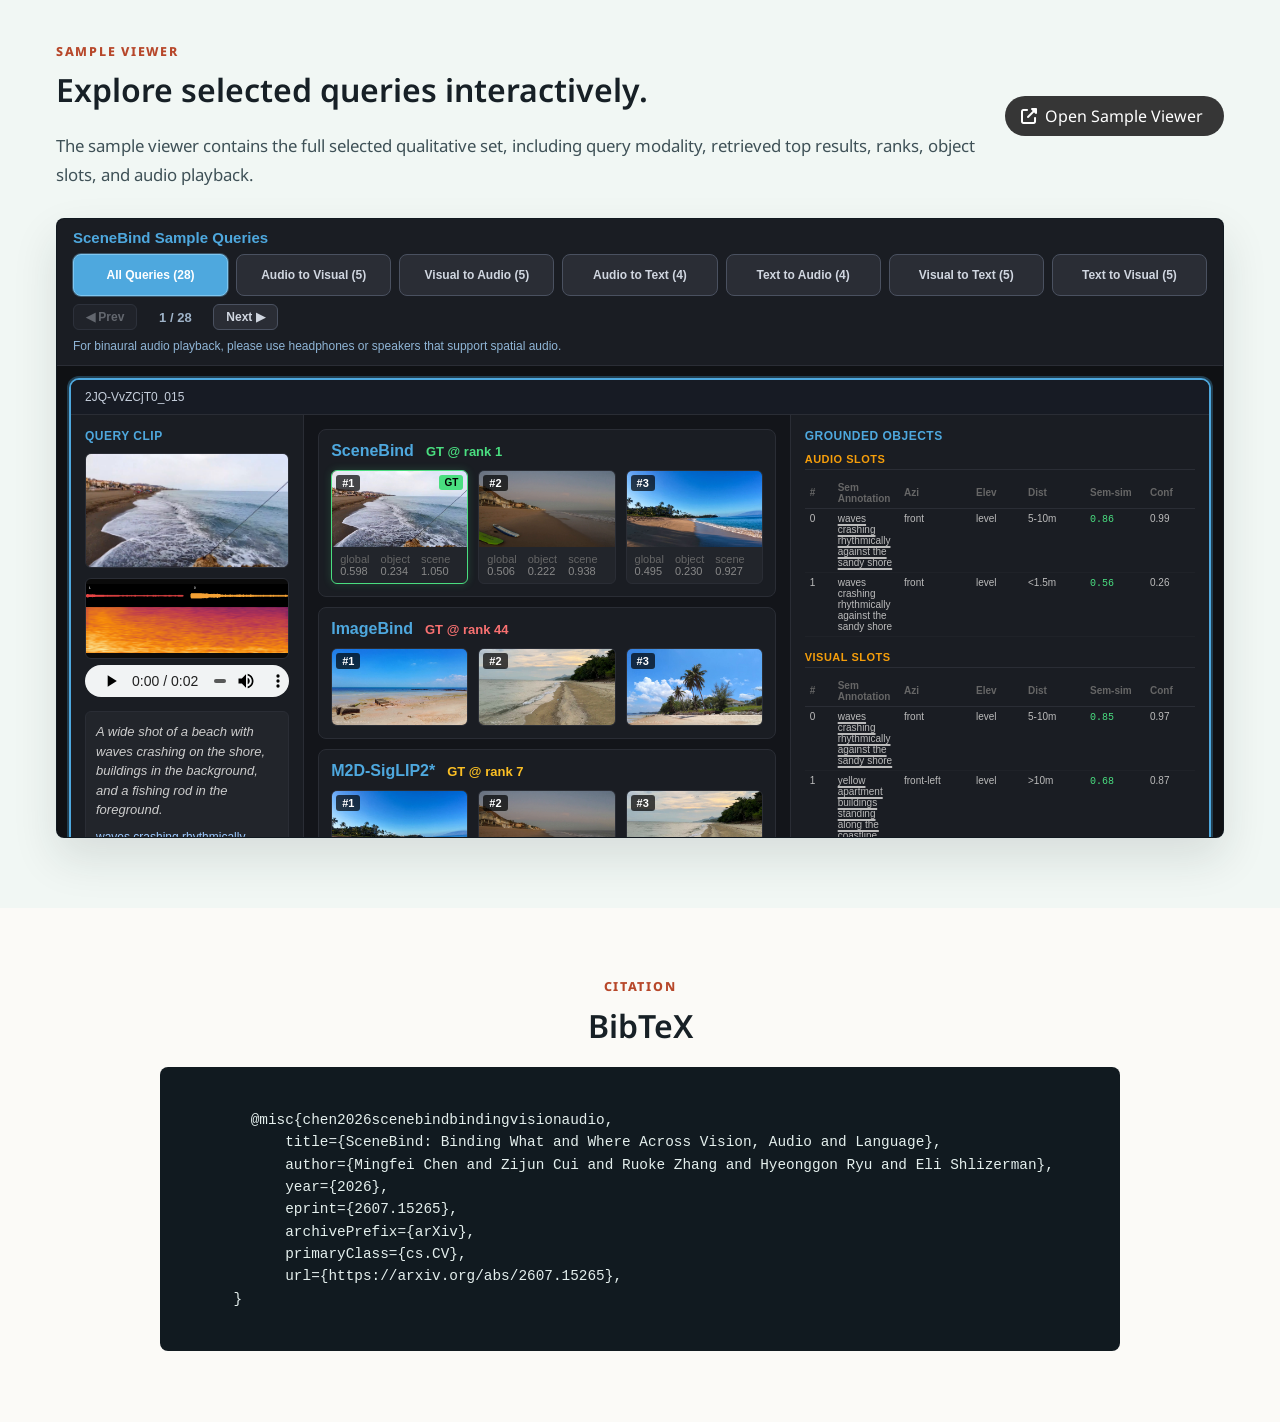
==== commit c6ce9a58: "update webpage" ====
--- a/index.html
+++ b/index.html
@@ -54,7 +54,7 @@
         </p>
 
         <div class="publication-links">
-          <a href="#" class="button is-normal">
+          <a href="https://arxiv.org/pdf/2607.15265" class="button is-normal">
             <span class="icon"><i class="ai ai-arxiv"></i></span>
             <span>arXiv</span>
           </a>
@@ -386,7 +386,17 @@
         <div class="section-kicker">Citation</div>
         <h2 class="title is-3 section-title">BibTeX</h2>
       </div>
-      <pre class="bibtex"><code></code></pre>
+      <pre class="bibtex"><code>
+        @misc{chen2026scenebindbindingvisionaudio,
+            title={SceneBind: Binding What and Where Across Vision, Audio and Language}, 
+            author={Mingfei Chen and Zijun Cui and Ruoke Zhang and Hyeonggon Ryu and Eli Shlizerman},
+            year={2026},
+            eprint={2607.15265},
+            archivePrefix={arXiv},
+            primaryClass={cs.CV},
+            url={https://arxiv.org/abs/2607.15265}, 
+      }
+      </code></pre>
     </div>
   </section>
 </body>
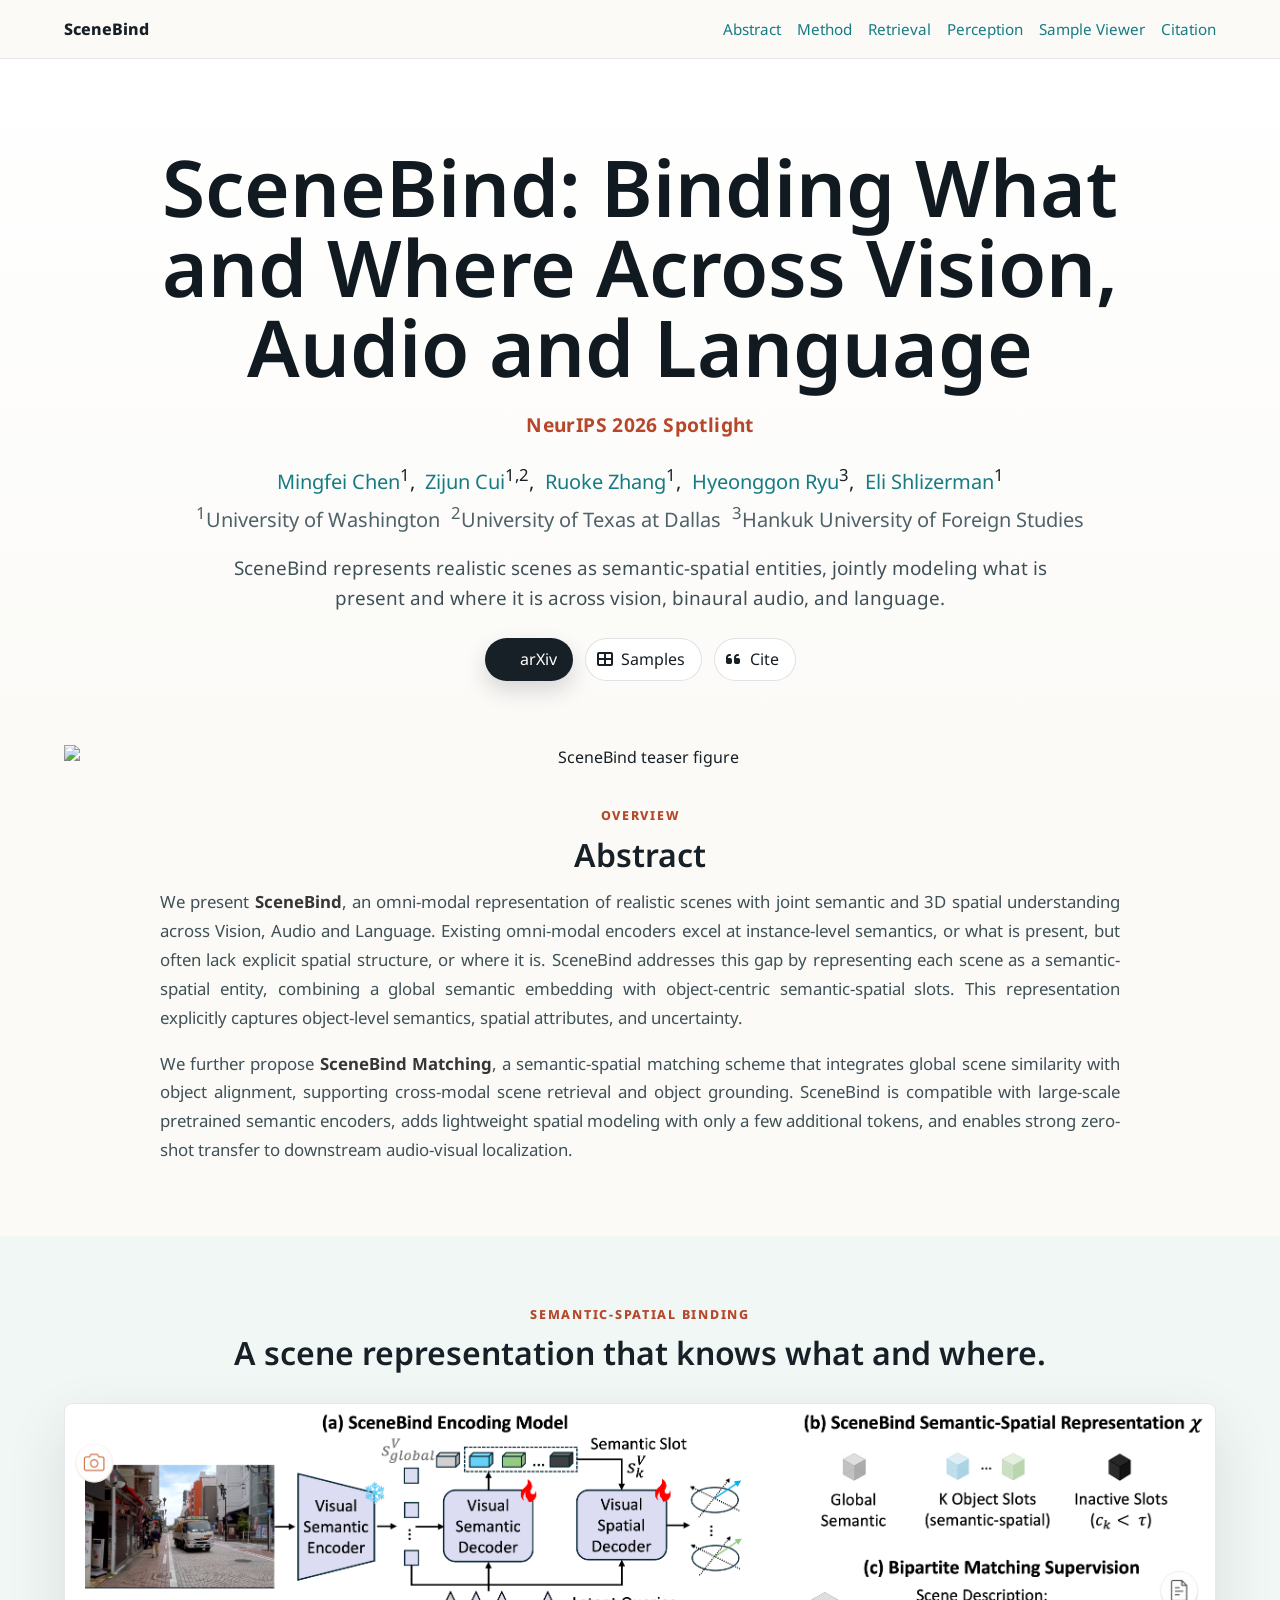
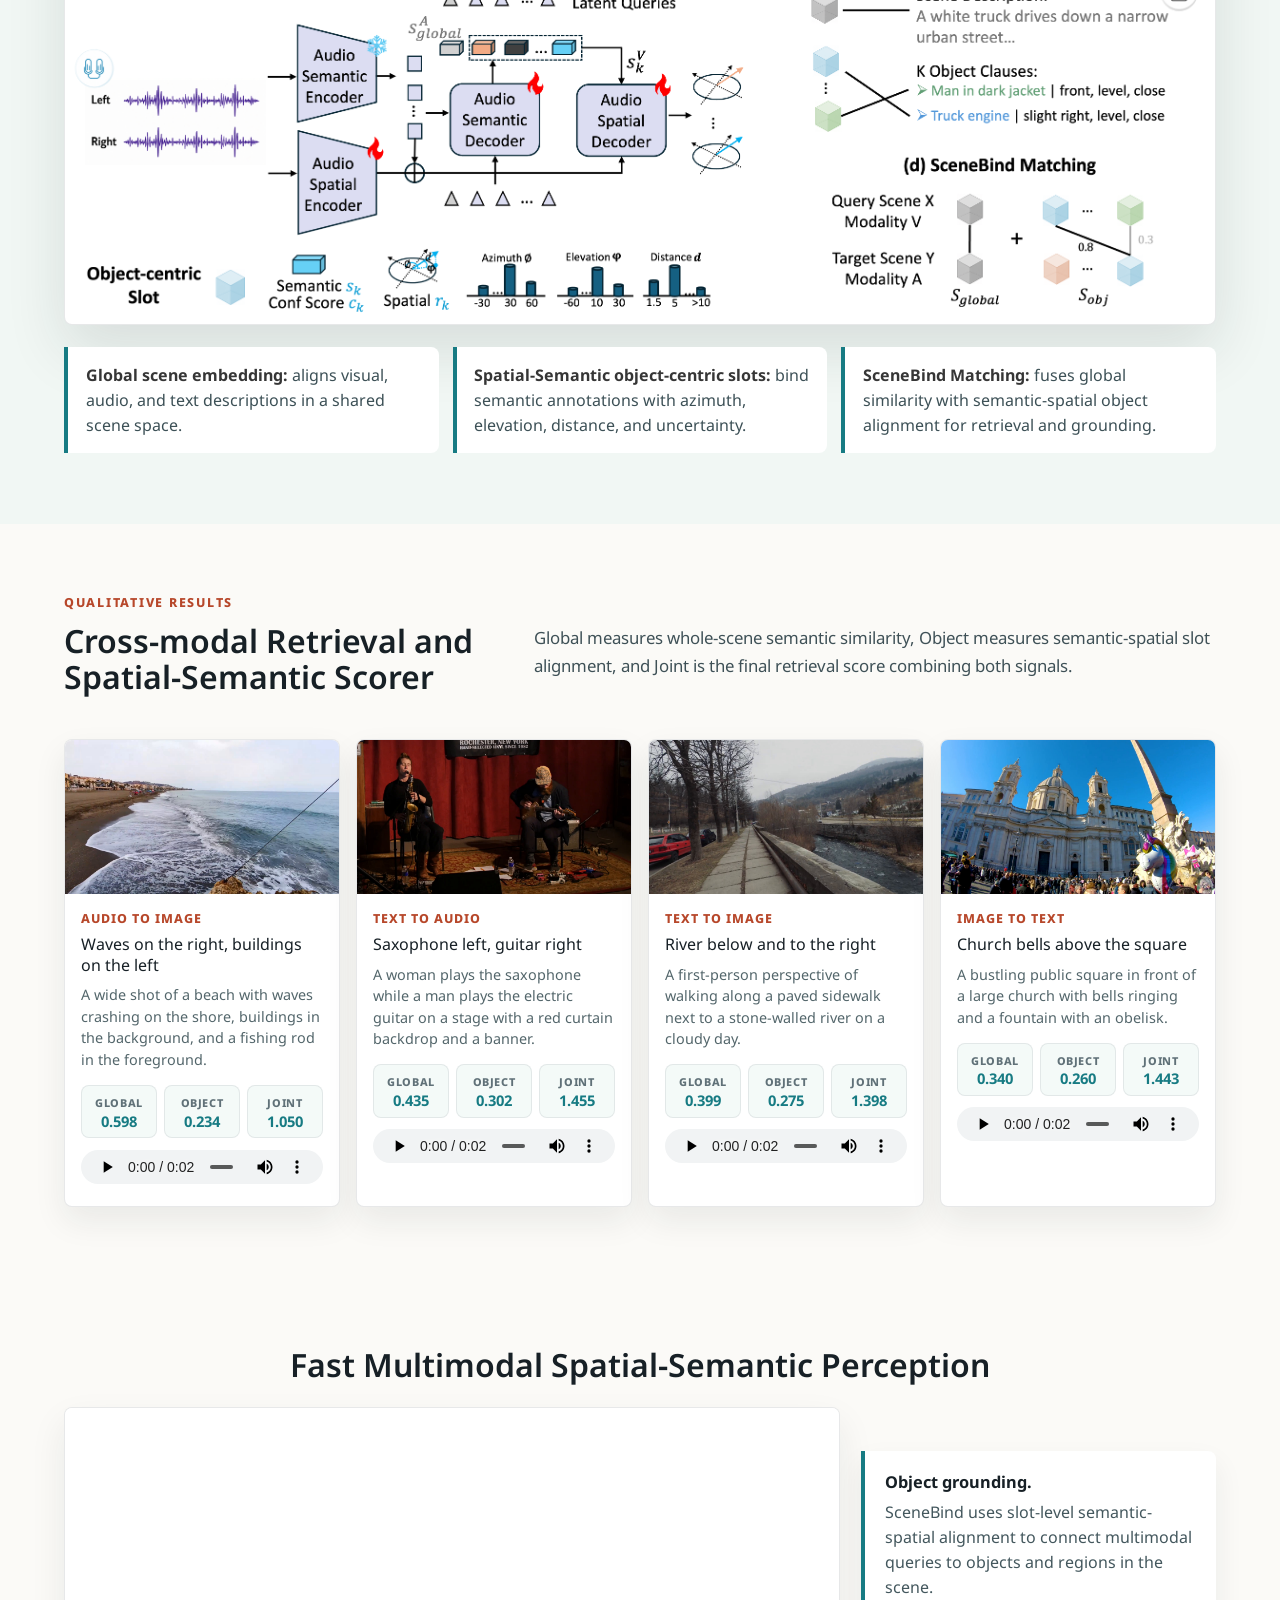
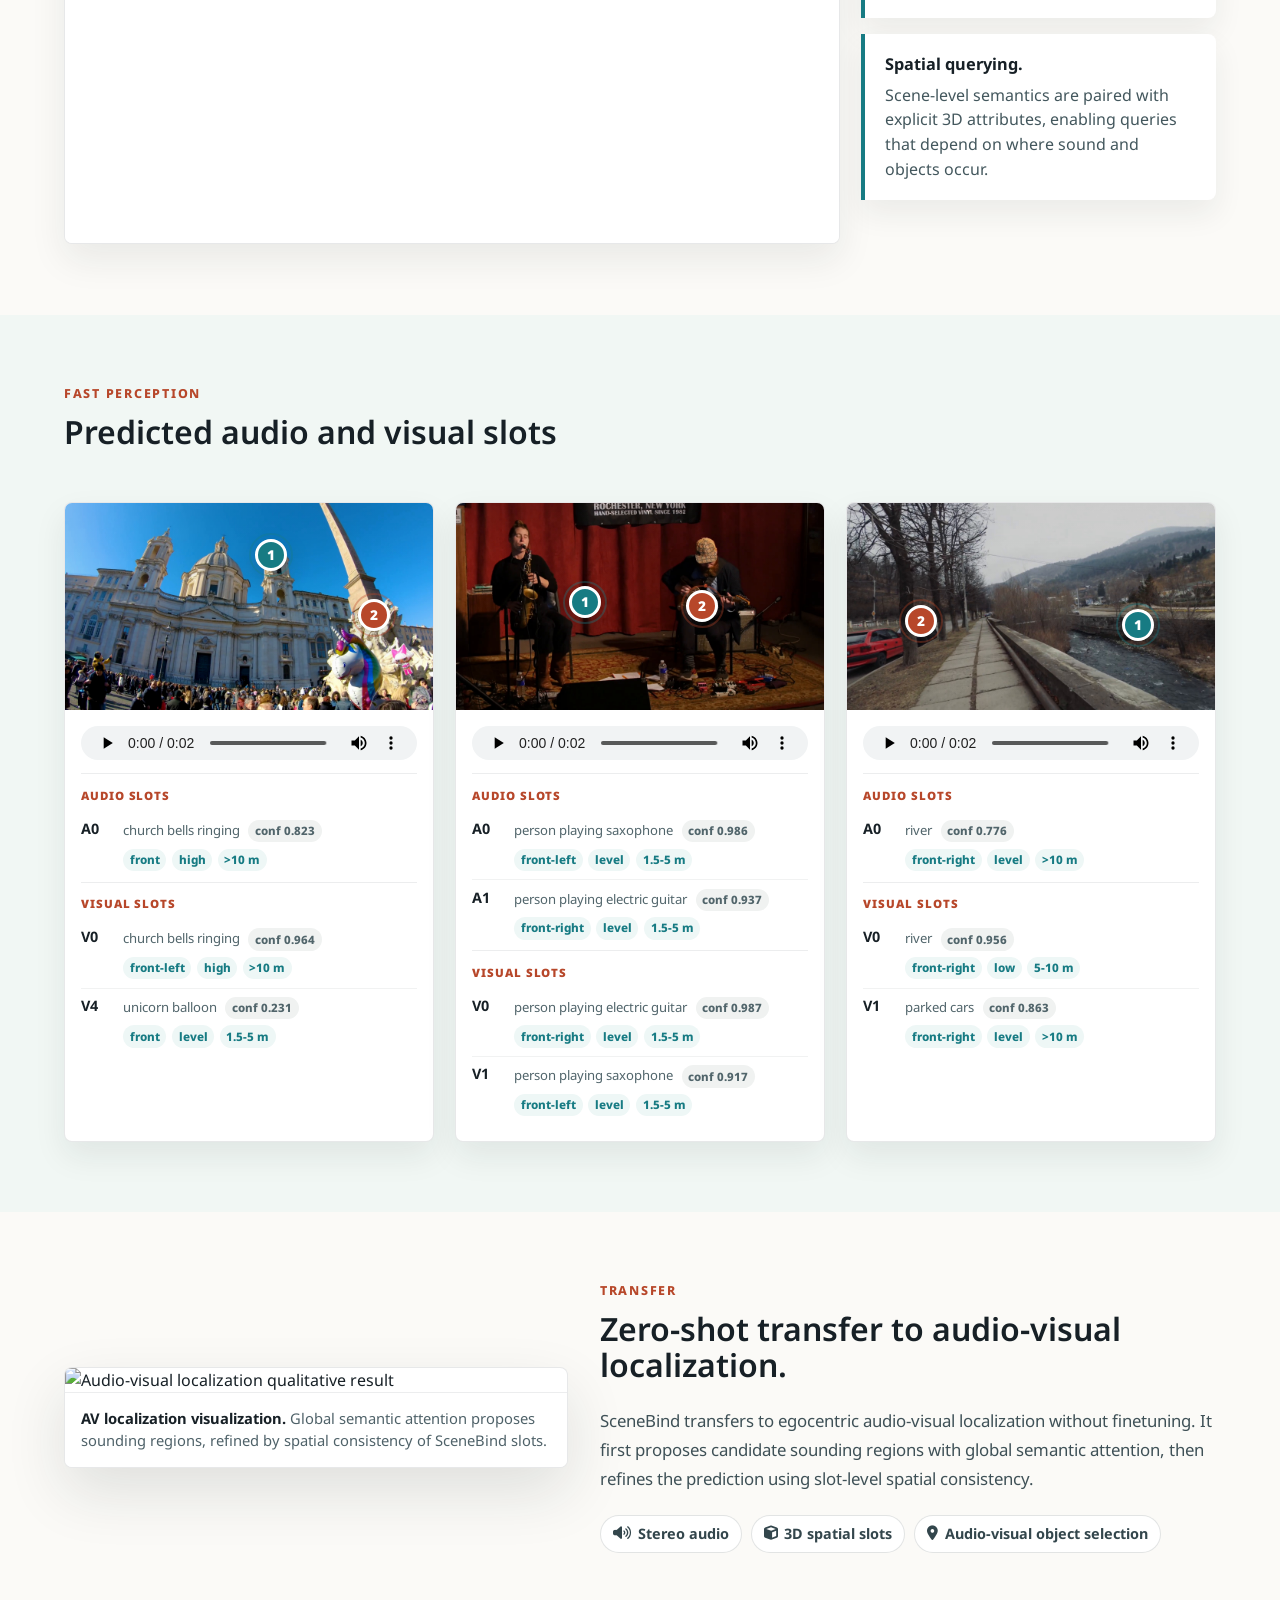
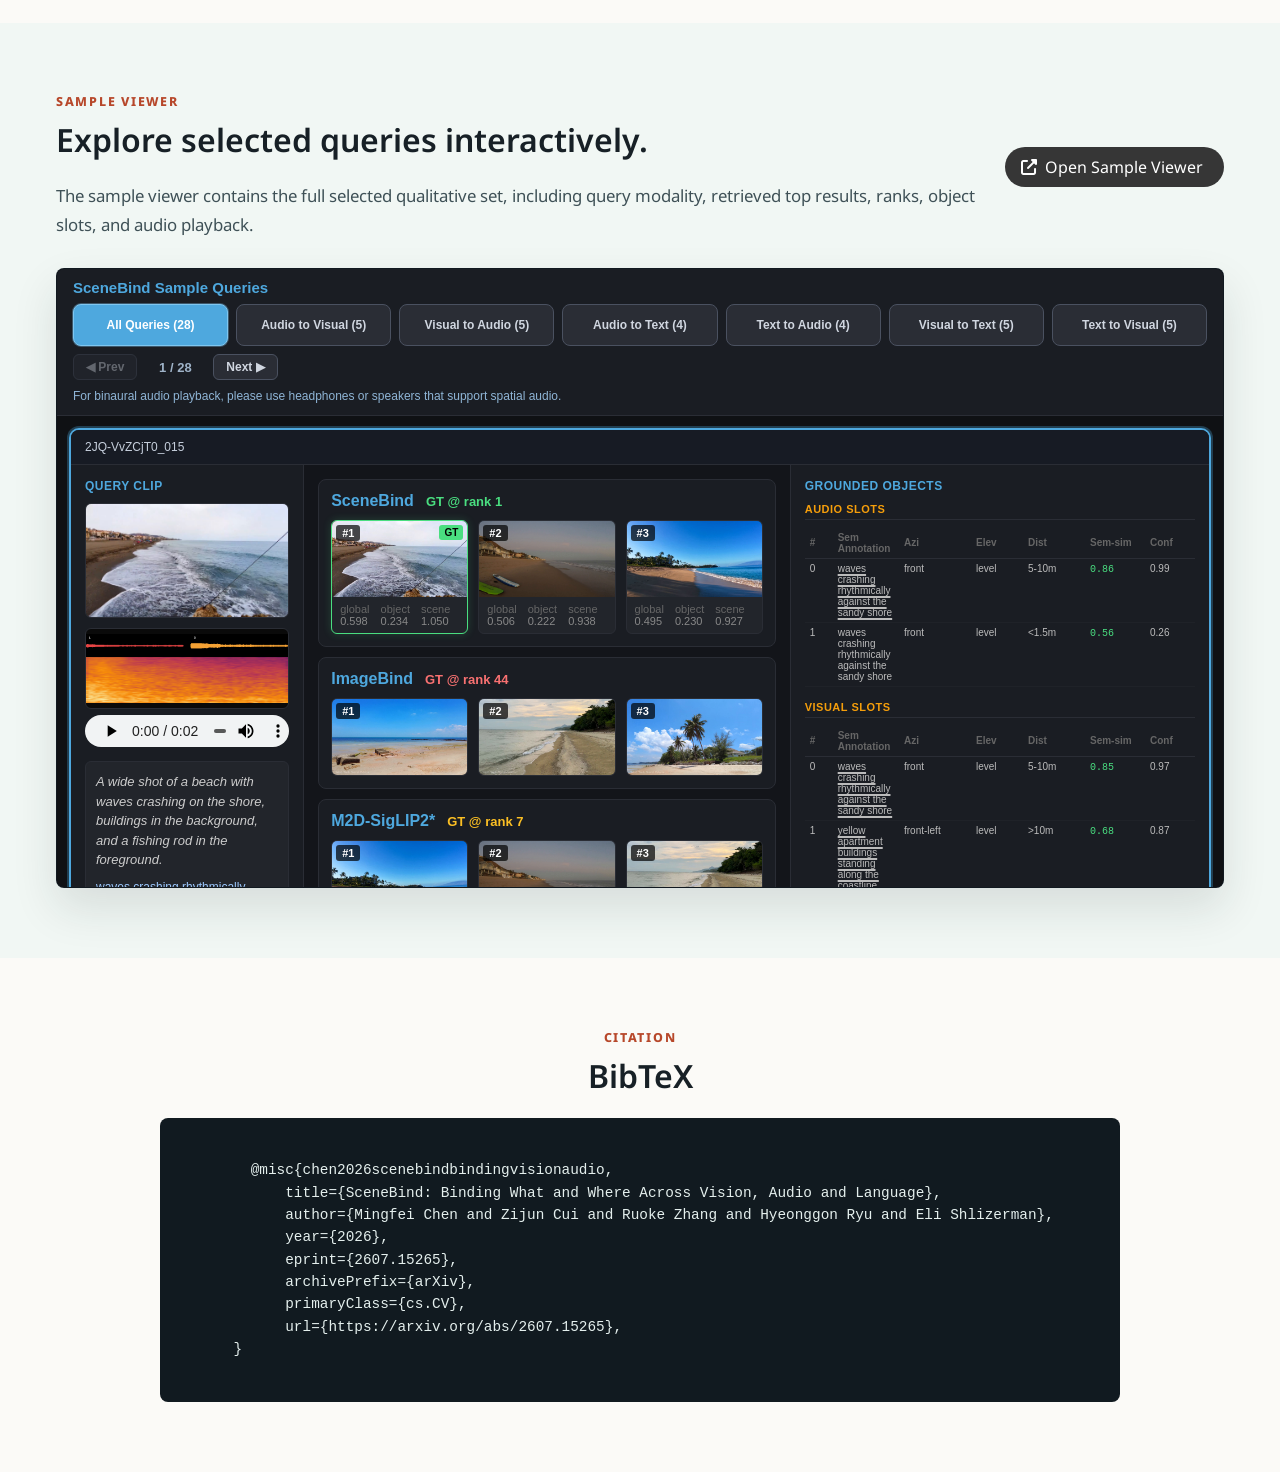
==== commit 2f2d01ed: "update" ====
--- a/index.html
+++ b/index.html
@@ -34,6 +34,8 @@
     <div class="hero-body">
       <div class="container is-max-widescreen has-text-centered">
         <h1 class="title publication-title">SceneBind: Binding What and Where Across Vision, Audio and Language</h1>
+
+        <div class="publication-spotlight" role="note">NeurIPS 2026 Spotlight</div>
 
         <div class="is-size-5 publication-authors">
           <span class="author-block"><a href="https://www.mingfeichen.com/">Mingfei Chen</a><sup>1</sup>,</span>
--- a/static/css/index.css
+++ b/static/css/index.css
@@ -66,12 +66,21 @@
 
 .publication-title {
   max-width: 1080px;
-  margin: 0 auto 1.35rem;
+  margin: 0 auto 1rem;
   color: #111a20;
   font-size: clamp(2.4rem, 7vw, 4.9rem);
   line-height: 1.02;
   letter-spacing: 0;
   overflow-wrap: normal;
+}
+
+.publication-spotlight {
+  margin: 0 auto 1.35rem;
+  color: #b7472a;
+  font-family: "Google Sans", "Noto Sans", Arial, sans-serif;
+  font-size: 1.2rem;
+  font-weight: 700;
+  letter-spacing: 0.02em;
 }
 
 .hero-teaser {
